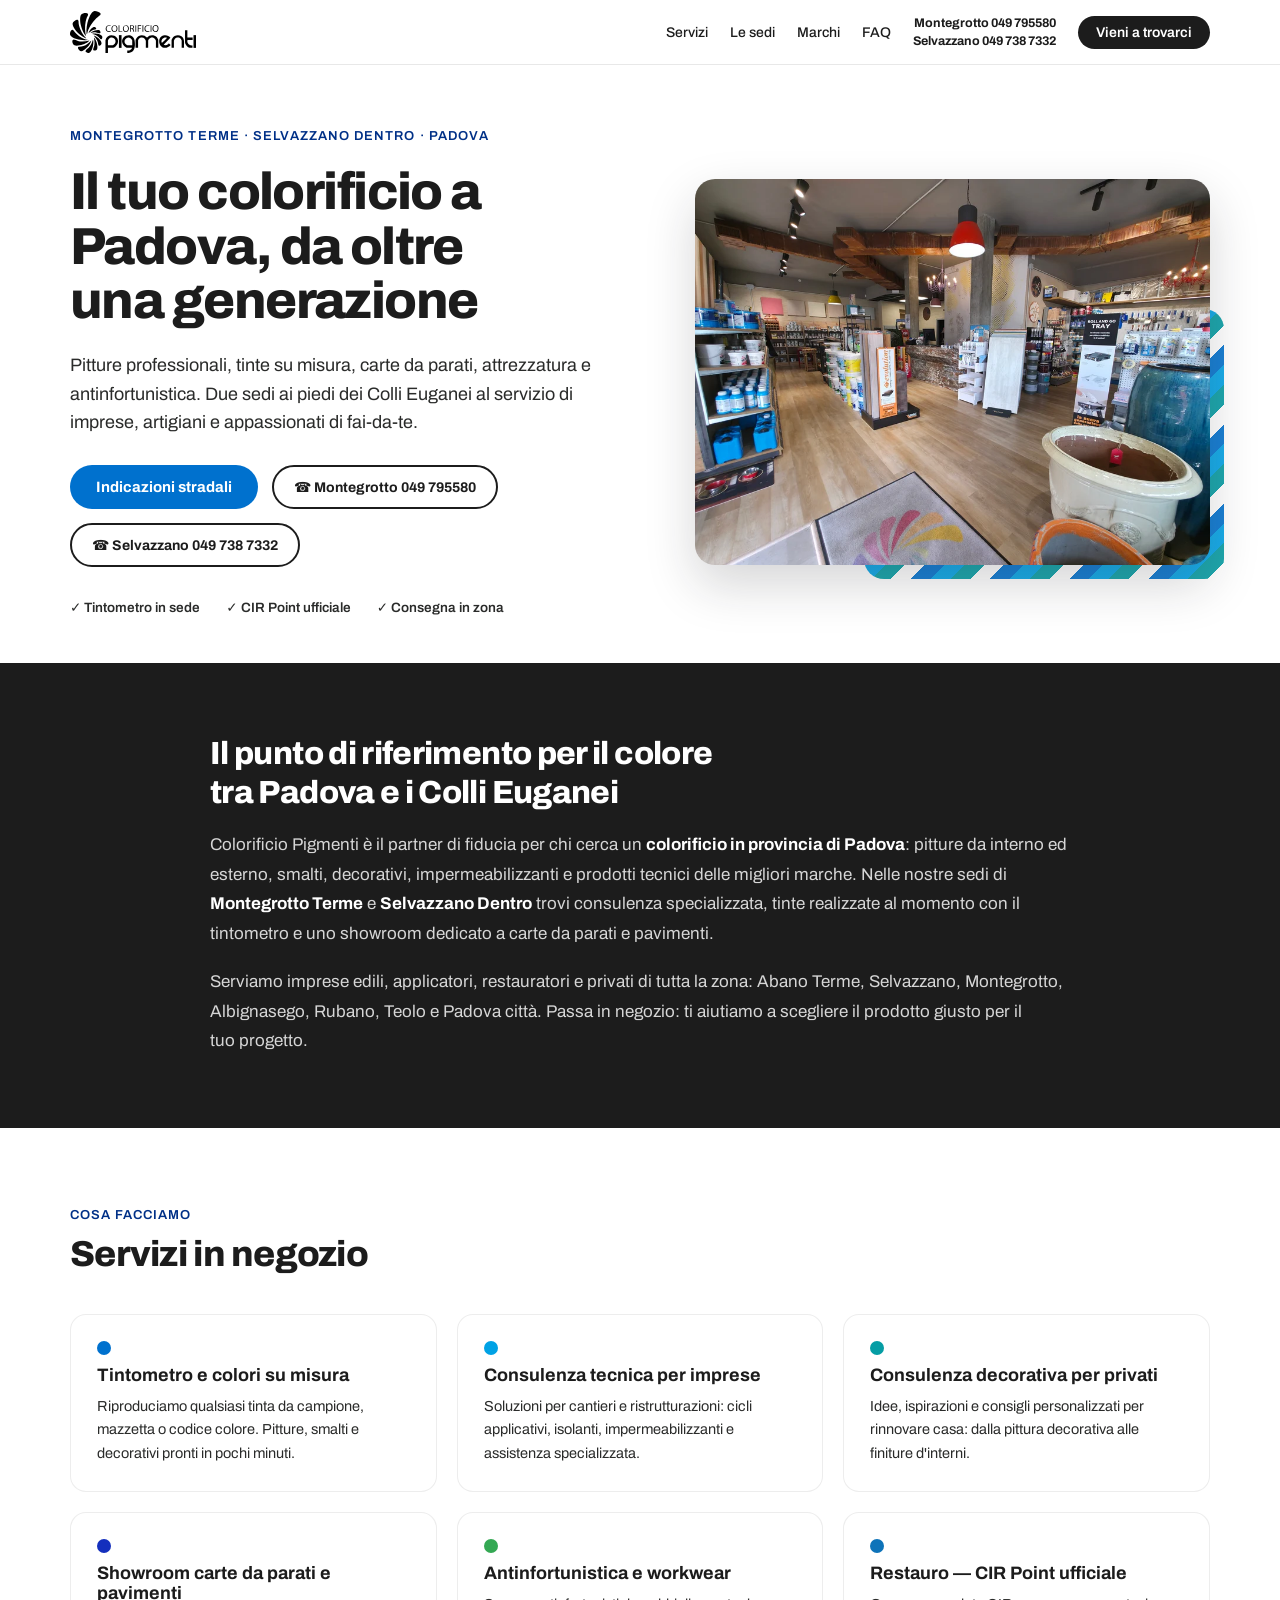
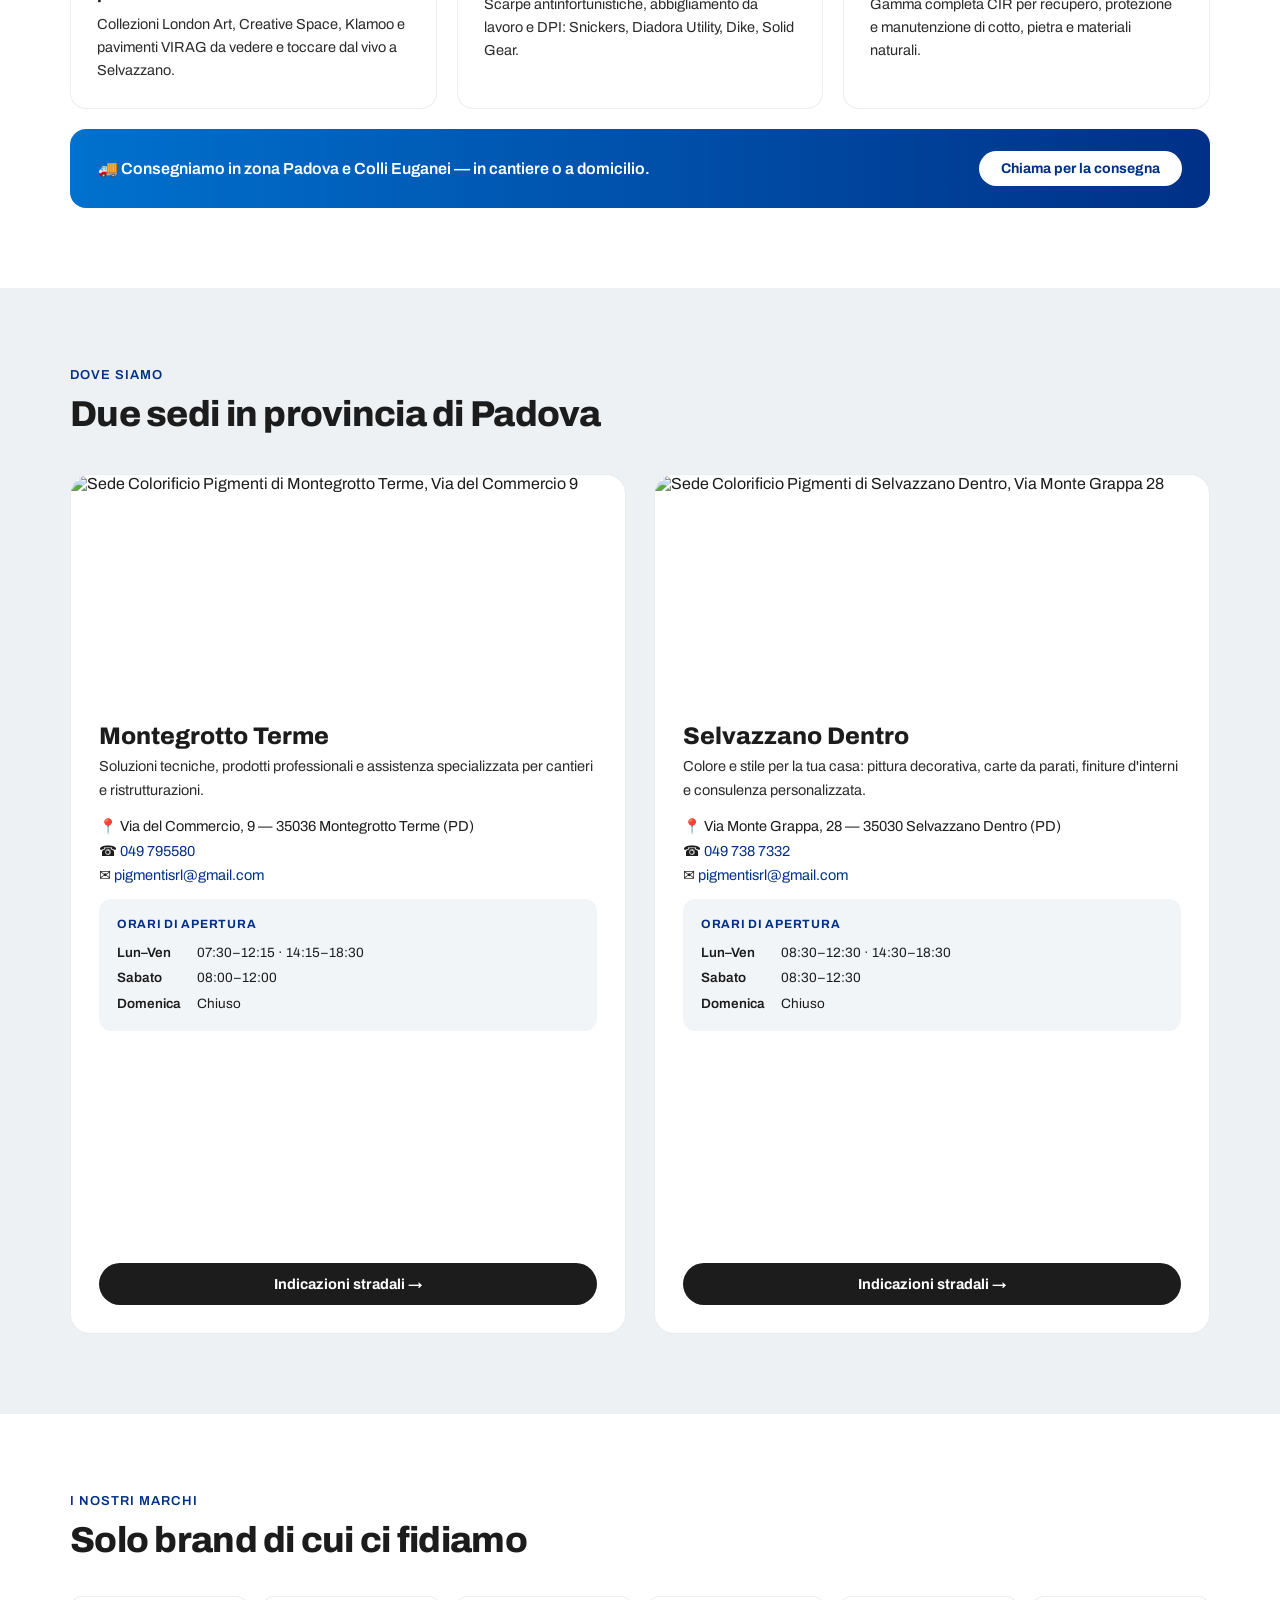
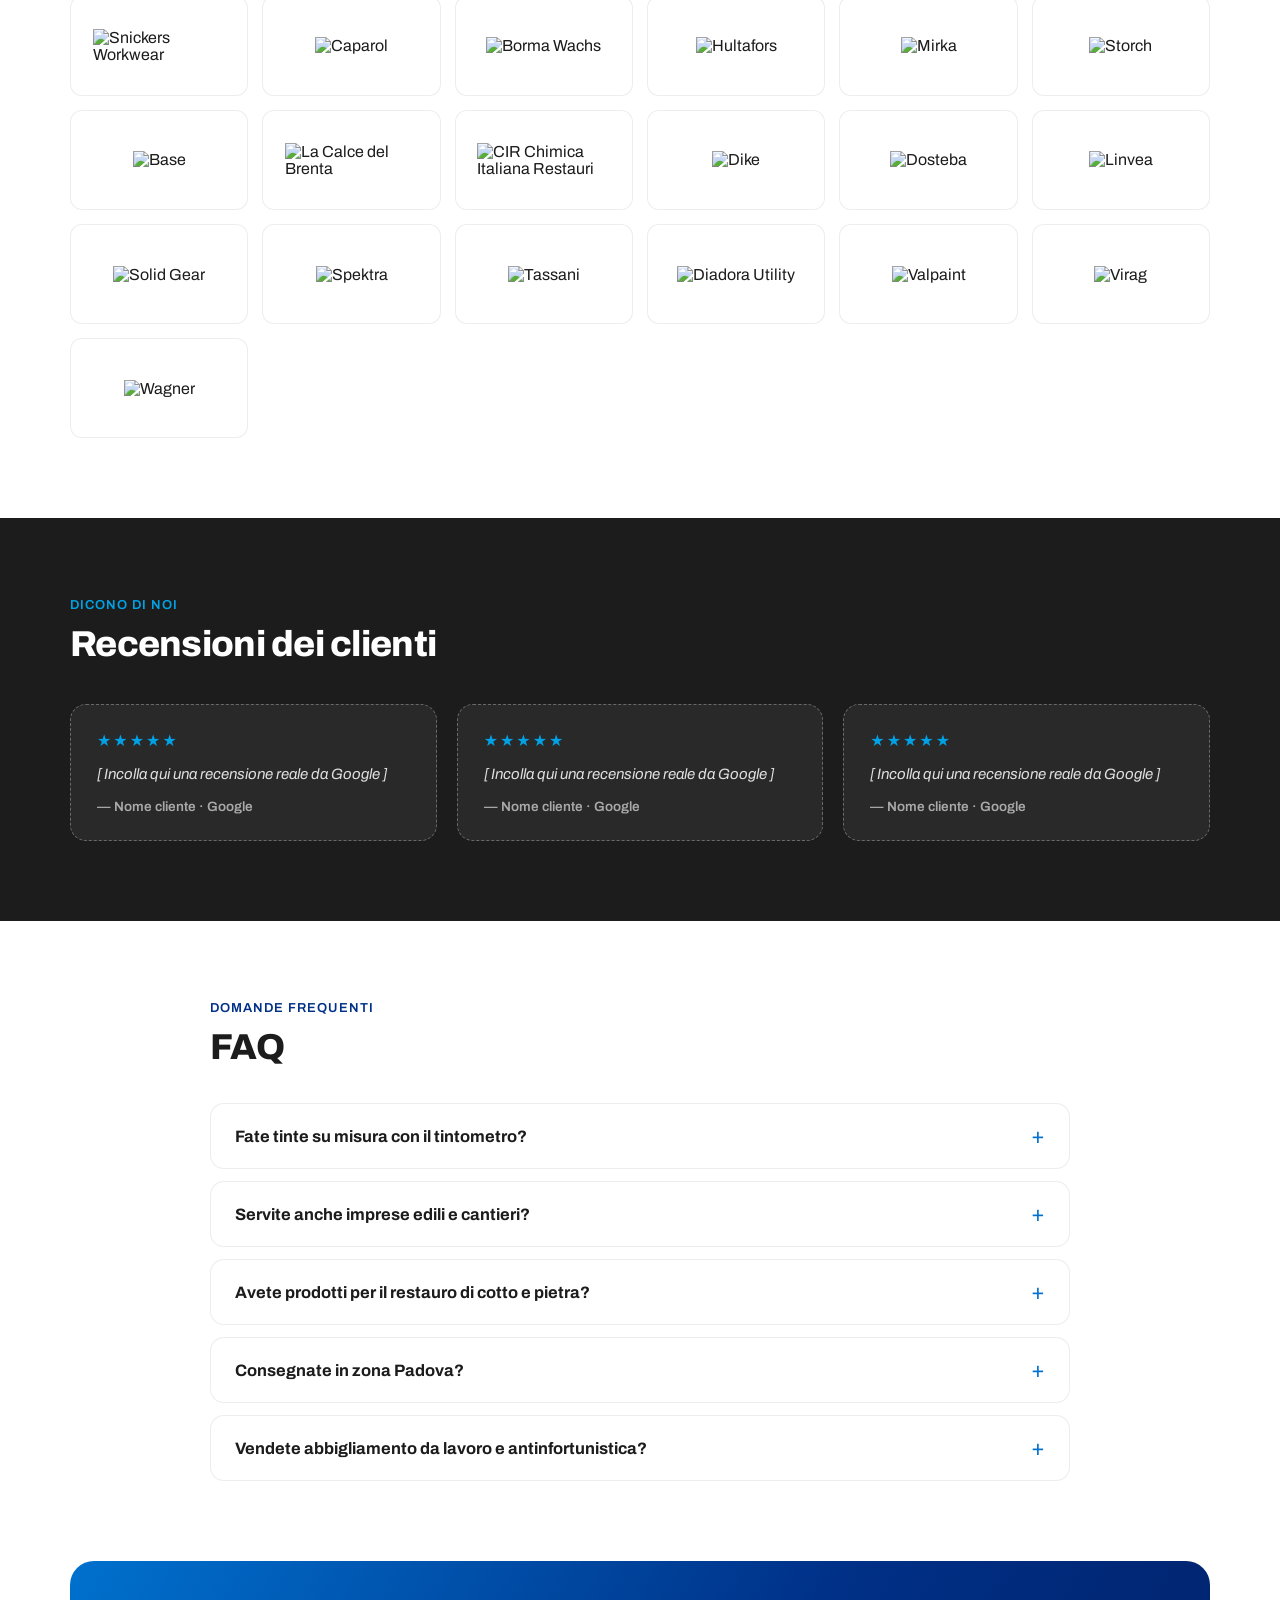
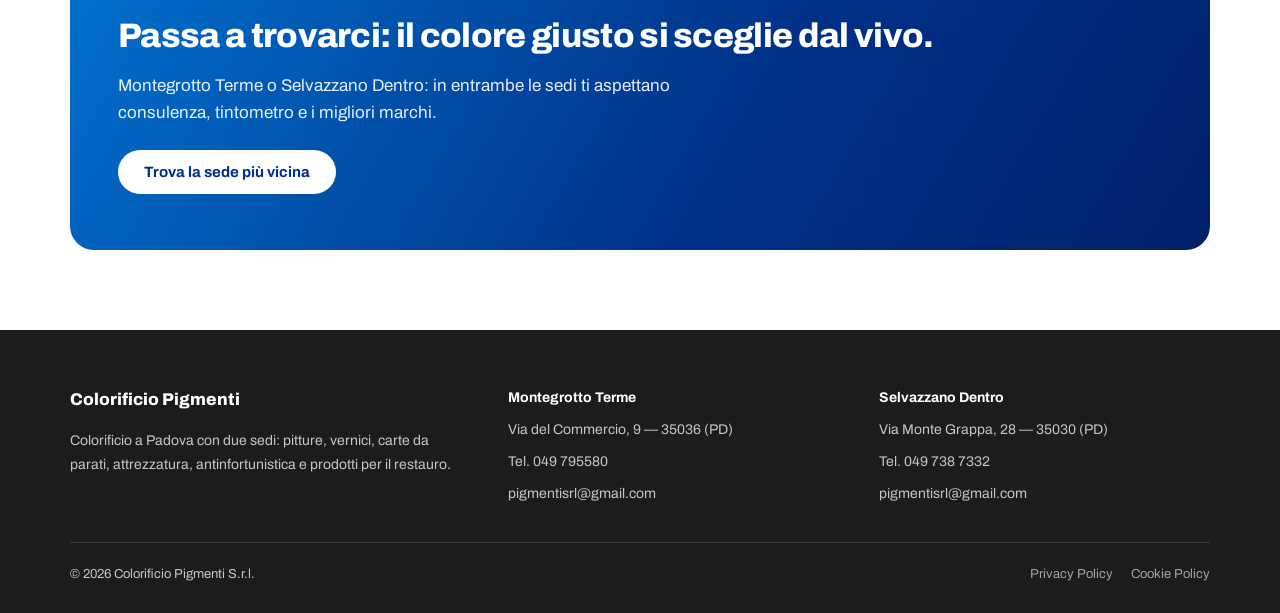
==== index.html @ ff4ece7c "Landing SEO Colorificio Pigmenti: pagina statica compilata dal design Implementazione statica del de" ====
<!DOCTYPE html>
<html lang="it">
<head>
<meta charset="utf-8">
<meta name="viewport" content="width=device-width, initial-scale=1">
<title>Colorificio a Padova | Colorificio Pigmenti — Montegrotto Terme e Selvazzano Dentro</title>
<meta name="description" content="Colorificio Pigmenti: colorificio a Padova con due sedi a Montegrotto Terme e Selvazzano Dentro. Tintometro, pitture professionali, carte da parati, antinfortunistica, prodotti per restauro CIR. Vieni a trovarci.">
<link rel="icon" href="assets/logo-pigmenti.svg" type="image/svg+xml">
<link rel="preconnect" href="https://fonts.googleapis.com">
<link rel="preconnect" href="https://fonts.gstatic.com" crossorigin>
<link href="https://fonts.googleapis.com/css2?family=Archivo:wght@400;500;600;700;800&display=swap" rel="stylesheet">
<style>
html{scroll-behavior:smooth}
body{margin:0;font-family:'Archivo',system-ui,sans-serif;color:#1C1C1C;background:#ffffff;-webkit-font-smoothing:antialiased}
a{color:#003087;text-decoration:none}
a:hover{color:#012169;text-decoration:underline}
img{max-width:100%}
details summary::-webkit-details-marker{display:none}
details[open] .faq-chev{transform:rotate(45deg)}

/* Layout */
.wrap{max-width:1140px;margin:0 auto;padding:0 24px}
section[id]{scroll-margin-top:80px}

/* Kickers & headings */
.kicker{font-size:13px;font-weight:600;letter-spacing:.08em;text-transform:uppercase;color:#003087}
.section-head{display:flex;flex-direction:column;gap:12px;margin-bottom:40px}
.section-head h2{margin:0;font-size:36px;font-weight:800;letter-spacing:-.02em}

/* Buttons */
.btn{display:inline-block;border-radius:999px;font-weight:700;text-decoration:none}
.btn:hover{text-decoration:none}
.btn-dark{background:#1C1C1C;color:#fff;padding:9px 18px;font-weight:600}
.btn-dark:hover{background:#0071CE;color:#fff}
.btn-primary{background:#0071CE;color:#fff;padding:14px 26px;font-size:15px}
.btn-primary:hover{background:#003087;color:#fff}
.btn-outline{border:2px solid #1C1C1C;color:#1C1C1C;padding:12px 20px;font-size:14px}
.btn-outline:hover{background:#1C1C1C;color:#fff}
.btn-white-sm{background:#fff;color:#003087;padding:10px 22px;font-size:14px;white-space:nowrap}
.btn-white-sm:hover{background:#1C1C1C;color:#fff}
.btn-white-lg{background:#fff;color:#003087;padding:14px 26px;font-size:15px}
.btn-white-lg:hover{background:#1C1C1C;color:#fff}
.btn-directions{display:block;background:#1C1C1C;color:#fff;padding:13px;font-size:14.5px;text-align:center;margin-top:auto}
.btn-directions:hover{background:#0071CE;color:#fff}

/* Header */
.site-header{position:sticky;top:0;z-index:50;background:rgba(255,255,255,.94);backdrop-filter:blur(8px);border-bottom:1px solid rgba(29,29,31,.1)}
.header-inner{max-width:1140px;margin:0 auto;padding:0 24px;height:64px;display:flex;align-items:center;justify-content:space-between;gap:24px}
.brand{display:flex;align-items:center;gap:10px;color:#1C1C1C;text-decoration:none}
.brand img{height:42px;display:block}
.main-nav{display:flex;gap:22px;align-items:center;font-size:14px;font-weight:500}
.main-nav > a:not(.btn){color:#1C1C1C}
.nav-phones{display:flex;flex-direction:column;gap:2px;font-size:12.5px;font-weight:700;line-height:1.3;text-align:right}
.nav-phones a{color:#1C1C1C}

/* Hero */
.hero{max-width:1140px;margin:0 auto;padding:64px 24px 48px;display:grid;grid-template-columns:1.05fr .95fr;gap:56px;align-items:center}
.hero-copy{display:flex;flex-direction:column;gap:22px}
.hero-copy h1{margin:0;font-size:52px;line-height:1.05;font-weight:800;letter-spacing:-.03em;text-wrap:balance}
.hero-copy .lead{margin:0;font-size:18px;line-height:1.6;color:#2A2B2A;text-wrap:pretty}
.hero-ctas{display:flex;gap:14px;flex-wrap:wrap;margin-top:6px}
.hero-checks{display:flex;gap:26px;flex-wrap:wrap;margin-top:10px;font-size:13.5px;font-weight:600;color:#2A2B2A}
.hero-media{position:relative}
.hero-media::before{content:"";position:absolute;inset:auto -14px -14px auto;width:70%;height:70%;border-radius:20px;background:repeating-linear-gradient(135deg,#0071CE 0 14px,#00A2E5 14px 28px,#059DA4 28px 42px,#ffffff 42px 56px);opacity:.9;z-index:0}
.hero-media img{position:relative;z-index:1;width:100%;height:auto;border-radius:20px;display:block;box-shadow:0 20px 50px rgba(29,29,31,.18);object-fit:cover;aspect-ratio:4/3}

/* Descrizione */
.intro{background:#1C1C1C;color:#ffffff;padding:72px 24px}
.intro-inner{max-width:860px;margin:0 auto;display:flex;flex-direction:column;gap:18px}
.intro h2{margin:0;font-size:32px;font-weight:800;letter-spacing:-.02em;line-height:1.2;text-wrap:balance}
.intro p{margin:0;font-size:17px;line-height:1.75;color:rgba(255,255,255,.82);text-wrap:pretty}
.intro strong{color:#fff}

/* Servizi */
.services{max-width:1140px;margin:0 auto;padding:80px 24px}
.services-grid{display:grid;grid-template-columns:repeat(3,1fr);gap:20px}
.service-card{background:#fff;border:1px solid rgba(29,29,31,.08);border-radius:16px;padding:26px;display:flex;flex-direction:column;gap:10px}
.service-card .dot{width:14px;height:14px;border-radius:50%;display:block}
.service-card h3{margin:0;font-size:18px;font-weight:700}
.service-card p{margin:0;font-size:14.5px;line-height:1.6;color:#2A2B2A}
.delivery-banner{margin-top:20px;background:linear-gradient(90deg,#0071CE,#003087);border-radius:16px;padding:22px 28px;display:flex;align-items:center;justify-content:space-between;gap:20px;flex-wrap:wrap}
.delivery-banner p{margin:0;color:#fff;font-size:16px;font-weight:600}

/* Sedi */
.locations{background:#eef1f4;padding:80px 24px}
.locations-inner{max-width:1140px;margin:0 auto}
.locations-grid{display:grid;grid-template-columns:1fr 1fr;gap:28px}
.location-card{background:#fff;border-radius:20px;overflow:hidden;border:1px solid rgba(29,29,31,.08);display:flex;flex-direction:column}
.location-card > img{width:100%;height:220px;object-fit:cover;display:block}
.location-body{padding:28px;display:flex;flex-direction:column;gap:16px;flex:1}
.location-title{display:flex;flex-direction:column;gap:6px}
.location-title h3{margin:0;font-size:24px;font-weight:800}
.location-title p{margin:0;font-size:14.5px;line-height:1.6;color:#2A2B2A}
.location-contacts{display:flex;flex-direction:column;gap:8px;font-size:14.5px}
.location-hours{background:#f2f5f8;border-radius:12px;padding:16px 18px;display:grid;grid-template-columns:auto 1fr;gap:4px 16px;font-size:13.5px;line-height:1.6}
.location-hours .hours-title{grid-column:1/-1;font-size:12px;letter-spacing:.06em;text-transform:uppercase;color:#003087;margin-bottom:4px}
.location-hours .day{font-weight:600}
.location-card iframe{width:100%;height:200px;border:0;border-radius:12px}

/* Marchi */
.brands{max-width:1140px;margin:0 auto;padding:80px 24px}
.brands .section-head{margin-bottom:36px}
.brands-grid{display:grid;grid-template-columns:repeat(6,1fr);gap:14px}
.brand-tile{background:#fff;border:1px solid rgba(29,29,31,.08);border-radius:12px;aspect-ratio:2/1;display:flex;align-items:center;justify-content:center;padding:10px}
.brand-tile img{max-width:85%;max-height:70%;object-fit:contain;display:block}

/* Recensioni */
.reviews{background:#1C1C1C;padding:80px 24px}
.reviews-inner{max-width:1140px;margin:0 auto}
.reviews .kicker{color:#00A2E5}
.reviews h2{color:#ffffff}
.reviews-grid{display:grid;grid-template-columns:repeat(3,1fr);gap:20px}
.review-card{background:rgba(255,255,255,.06);border:1px dashed rgba(255,255,255,.3);border-radius:16px;padding:26px;display:flex;flex-direction:column;gap:12px}
.review-card .stars{color:#00A2E5;font-size:16px;letter-spacing:2px}
.review-card blockquote{margin:0;font-size:15px;line-height:1.65;color:rgba(255,255,255,.85);font-style:italic}
.review-card .who{font-size:13.5px;font-weight:600;color:rgba(255,255,255,.6)}

/* FAQ */
.faq{max-width:860px;margin:0 auto;padding:80px 24px}
.faq .section-head{margin-bottom:36px}
.faq-list{display:flex;flex-direction:column;gap:12px}
.faq-list details{background:#fff;border:1px solid rgba(29,29,31,.08);border-radius:14px;padding:20px 24px}
.faq-list summary{cursor:pointer;font-size:16.5px;font-weight:700;display:flex;justify-content:space-between;align-items:center;gap:16px;list-style:none}
.faq-chev{color:#0071CE;font-size:22px;font-weight:400;transition:transform .2s}
.faq-list details p{margin:14px 0 0;font-size:15px;line-height:1.7;color:#2A2B2A}

/* CTA finale */
.final-cta{max-width:1140px;margin:0 auto;padding:0 24px 80px}
.final-cta-box{background:linear-gradient(120deg,#0071CE,#003087 60%,#012169);border-radius:24px;padding:56px 48px;display:flex;flex-direction:column;gap:18px;align-items:flex-start}
.final-cta-box h2{margin:0;font-size:34px;font-weight:800;letter-spacing:-.02em;color:#fff;text-wrap:balance}
.final-cta-box p{margin:0;font-size:17px;line-height:1.6;color:rgba(255,255,255,.9);max-width:640px}
.final-cta-box .cta-row{display:flex;gap:14px;flex-wrap:wrap;margin-top:6px}

/* Footer */
.site-footer{background:#1C1C1C;color:rgba(255,255,255,.75);padding:56px 24px 32px}
.footer-grid{max-width:1140px;margin:0 auto;display:grid;grid-template-columns:1.2fr 1fr 1fr;gap:40px}
.footer-col{display:flex;flex-direction:column;gap:8px;font-size:14px;line-height:1.7}
.footer-col.about{gap:14px}
.footer-col .footer-brand{font-weight:800;font-size:17px;color:#ffffff}
.footer-col strong{color:#ffffff;font-size:14px}
.footer-col p{margin:0;font-size:14px;line-height:1.7}
.footer-col a{color:rgba(255,255,255,.75)}
.footer-col a:hover{color:#ffffff}
.footer-bottom{max-width:1140px;margin:36px auto 0;padding-top:24px;border-top:1px solid rgba(255,255,255,.15);display:flex;justify-content:space-between;gap:16px;flex-wrap:wrap;font-size:13px}
.footer-bottom .policies{display:flex;gap:18px}
.footer-bottom .policies a{color:rgba(255,255,255,.6)}
.footer-bottom .policies a:hover{color:#ffffff}

/* Responsive */
@media (max-width:1000px){
  .hero{grid-template-columns:1fr;gap:40px;padding-top:48px}
  .hero-copy h1{font-size:44px}
  .services-grid{grid-template-columns:repeat(2,1fr)}
  .brands-grid{grid-template-columns:repeat(4,1fr)}
  .reviews-grid{grid-template-columns:repeat(2,1fr)}
}
@media (max-width:920px){
  .main-nav > a:not(.btn),.nav-phones{display:none}
}
@media (max-width:768px){
  .section-head h2{font-size:28px}
  .hero-copy h1{font-size:36px}
  .hero-copy .lead{font-size:16.5px}
  .intro{padding:56px 24px}
  .intro h2{font-size:26px}
  .services,.brands,.faq{padding:56px 24px}
  .locations,.reviews{padding:56px 24px}
  .locations-grid{grid-template-columns:1fr}
  .reviews-grid{grid-template-columns:1fr}
  .final-cta{padding-bottom:56px}
  .final-cta-box{padding:40px 28px}
  .final-cta-box h2{font-size:27px}
  .footer-grid{grid-template-columns:1fr;gap:28px}
}
@media (max-width:520px){
  .brands-grid{grid-template-columns:repeat(2,1fr)}
  .services-grid{grid-template-columns:1fr}
  .brand img{height:36px}
}
</style>
<script type="application/ld+json">
{"@context":"https://schema.org","@graph":[
{"@type":"HomeAndConstructionBusiness","@id":"#montegrotto","name":"Colorificio Pigmenti — Montegrotto Terme","description":"Colorificio a Montegrotto Terme (Padova): pitture professionali, tintometro, prodotti per restauro, antinfortunistica e attrezzatura per imprese e privati.","telephone":"+39049795580","email":"pigmentisrl@gmail.com","address":{"@type":"PostalAddress","streetAddress":"Via del Commercio, 9","addressLocality":"Montegrotto Terme","postalCode":"35036","addressRegion":"PD","addressCountry":"IT"},"openingHoursSpecification":[{"@type":"OpeningHoursSpecification","dayOfWeek":["Monday","Tuesday","Wednesday","Thursday","Friday"],"opens":"07:30","closes":"12:15"},{"@type":"OpeningHoursSpecification","dayOfWeek":["Monday","Tuesday","Wednesday","Thursday","Friday"],"opens":"14:15","closes":"18:30"},{"@type":"OpeningHoursSpecification","dayOfWeek":"Saturday","opens":"08:00","closes":"12:00"}],"priceRange":"€€"},
{"@type":"HomeAndConstructionBusiness","@id":"#selvazzano","name":"Colorificio Pigmenti — Selvazzano Dentro","description":"Colorificio a Selvazzano Dentro (Padova): pittura decorativa, carte da parati, finiture d'interni, tintometro e consulenza personalizzata.","telephone":"+390497387332","email":"pigmentisrl@gmail.com","address":{"@type":"PostalAddress","streetAddress":"Via Monte Grappa, 28","addressLocality":"Selvazzano Dentro","postalCode":"35030","addressRegion":"PD","addressCountry":"IT"},"openingHoursSpecification":[{"@type":"OpeningHoursSpecification","dayOfWeek":["Monday","Tuesday","Wednesday","Thursday","Friday"],"opens":"08:30","closes":"12:30"},{"@type":"OpeningHoursSpecification","dayOfWeek":["Monday","Tuesday","Wednesday","Thursday","Friday"],"opens":"14:30","closes":"18:30"},{"@type":"OpeningHoursSpecification","dayOfWeek":"Saturday","opens":"08:30","closes":"12:30"}],"priceRange":"€€"},
{"@type":"FAQPage","mainEntity":[
{"@type":"Question","name":"Fate tinte su misura con il tintometro?","acceptedAnswer":{"@type":"Answer","text":"Sì, in entrambe le sedi disponiamo di tintometro professionale: riproduciamo qualsiasi tinta da campione, mazzetta o codice colore per pitture da interno, esterno e smalti."}},
{"@type":"Question","name":"Servite anche imprese edili e cantieri?","acceptedAnswer":{"@type":"Answer","text":"Sì, la sede di Montegrotto Terme è specializzata in soluzioni tecniche per cantieri e ristrutturazioni: prodotti professionali, assistenza specializzata e forniture continuative per imprese e applicatori."}},
{"@type":"Question","name":"Avete prodotti per il restauro di cotto e pietra?","acceptedAnswer":{"@type":"Answer","text":"Siamo CIR Point ufficiale: trovi la gamma completa di prodotti CIR Chimica Italiana Restauri per il recupero, la protezione e la manutenzione di cotto, pietra e materiali naturali."}},
{"@type":"Question","name":"Consegnate in zona Padova?","acceptedAnswer":{"@type":"Answer","text":"Sì, effettuiamo consegne in zona Padova e Colli Euganei. Contattaci per concordare tempi e modalità di consegna in cantiere o a domicilio."}},
{"@type":"Question","name":"Vendete abbigliamento da lavoro e antinfortunistica?","acceptedAnswer":{"@type":"Answer","text":"Sì, trattiamo workwear e DPI dei migliori marchi: Snickers Workwear, Diadora Utility, Dike, Solid Gear. Scarpe antinfortunistiche, guanti, caschi, protezioni e alta visibilità."}}
]}]}
</script>
</head>
<body>

<header class="site-header">
  <div class="header-inner">
    <a href="#top" class="brand">
      <img src="assets/logo-pigmenti.svg" alt="Colorificio Pigmenti">
    </a>
    <nav class="main-nav" aria-label="Navigazione principale">
      <a href="#servizi">Servizi</a>
      <a href="#sedi">Le sedi</a>
      <a href="#marchi">Marchi</a>
      <a href="#faq">FAQ</a>
      <div class="nav-phones">
        <a href="tel:+39049795580">Montegrotto 049 795580</a>
        <a href="tel:+390497387332">Selvazzano 049 738 7332</a>
      </div>
      <a href="#sedi" class="btn btn-dark">Vieni a trovarci</a>
    </nav>
  </div>
</header>

<main>

<section id="top" class="hero">
  <div class="hero-copy">
    <span class="kicker">Montegrotto Terme · Selvazzano Dentro · Padova</span>
    <h1>Il tuo colorificio a Padova, da oltre una generazione</h1>
    <p class="lead">Pitture professionali, tinte su misura, carte da parati, attrezzatura e antinfortunistica. Due sedi ai piedi dei Colli Euganei al servizio di imprese, artigiani e appassionati di fai-da-te.</p>
    <div class="hero-ctas">
      <a href="#sedi" class="btn btn-primary">Indicazioni stradali</a>
      <a href="tel:+39049795580" class="btn btn-outline">☎ Montegrotto 049 795580</a>
      <a href="tel:+390497387332" class="btn btn-outline">☎ Selvazzano 049 738 7332</a>
    </div>
    <div class="hero-checks">
      <span>✓ Tintometro in sede</span>
      <span>✓ CIR Point ufficiale</span>
      <span>✓ Consegna in zona</span>
    </div>
  </div>
  <div class="hero-media">
    <img src="uploads/photos-1785479527365.webp" width="875" height="656" alt="Interno del negozio Colorificio Pigmenti a Padova: pitture, pavimenti e attrezzatura">
  </div>
</section>

<section class="intro">
  <div class="intro-inner">
    <h2>Il punto di riferimento per il colore tra Padova e i Colli Euganei</h2>
    <p>Colorificio Pigmenti è il partner di fiducia per chi cerca un <strong>colorificio in provincia di Padova</strong>: pitture da interno ed esterno, smalti, decorativi, impermeabilizzanti e prodotti tecnici delle migliori marche. Nelle nostre sedi di <strong>Montegrotto Terme</strong> e <strong>Selvazzano Dentro</strong> trovi consulenza specializzata, tinte realizzate al momento con il tintometro e uno showroom dedicato a carte da parati e pavimenti.</p>
    <p>Serviamo imprese edili, applicatori, restauratori e privati di tutta la zona: Abano Terme, Selvazzano, Montegrotto, Albignasego, Rubano, Teolo e Padova città. Passa in negozio: ti aiutiamo a scegliere il prodotto giusto per il tuo progetto.</p>
  </div>
</section>

<section id="servizi" class="services">
  <div class="section-head">
    <span class="kicker">Cosa facciamo</span>
    <h2>Servizi in negozio</h2>
  </div>
  <div class="services-grid">
    <div class="service-card">
      <span class="dot" style="background:#0071CE"></span>
      <h3>Tintometro e colori su misura</h3>
      <p>Riproduciamo qualsiasi tinta da campione, mazzetta o codice colore. Pitture, smalti e decorativi pronti in pochi minuti.</p>
    </div>
    <div class="service-card">
      <span class="dot" style="background:#00A2E5"></span>
      <h3>Consulenza tecnica per imprese</h3>
      <p>Soluzioni per cantieri e ristrutturazioni: cicli applicativi, isolanti, impermeabilizzanti e assistenza specializzata.</p>
    </div>
    <div class="service-card">
      <span class="dot" style="background:#059DA4"></span>
      <h3>Consulenza decorativa per privati</h3>
      <p>Idee, ispirazioni e consigli personalizzati per rinnovare casa: dalla pittura decorativa alle finiture d'interni.</p>
    </div>
    <div class="service-card">
      <span class="dot" style="background:#142FBD"></span>
      <h3>Showroom carte da parati e pavimenti</h3>
      <p>Collezioni London Art, Creative Space, Klamoo e pavimenti VIRAG da vedere e toccare dal vivo a Selvazzano.</p>
    </div>
    <div class="service-card">
      <span class="dot" style="background:#34A853"></span>
      <h3>Antinfortunistica e workwear</h3>
      <p>Scarpe antinfortunistiche, abbigliamento da lavoro e DPI: Snickers, Diadora Utility, Dike, Solid Gear.</p>
    </div>
    <div class="service-card">
      <span class="dot" style="background:#0E73B9"></span>
      <h3>Restauro — CIR Point ufficiale</h3>
      <p>Gamma completa CIR per recupero, protezione e manutenzione di cotto, pietra e materiali naturali.</p>
    </div>
  </div>
  <div class="delivery-banner">
    <p>🚚 Consegniamo in zona Padova e Colli Euganei — in cantiere o a domicilio.</p>
    <a href="tel:+390497387332" class="btn btn-white-sm">Chiama per la consegna</a>
  </div>
</section>

<section id="sedi" class="locations">
  <div class="locations-inner">
    <div class="section-head">
      <span class="kicker">Dove siamo</span>
      <h2>Due sedi in provincia di Padova</h2>
    </div>
    <div class="locations-grid">

      <article class="location-card">
        <img src="https://colorificiopigmenti.com/cdn/shop/files/sede-colorificio-pigmenti.jpg?v=1732786103&amp;width=700" alt="Sede Colorificio Pigmenti di Montegrotto Terme, Via del Commercio 9" loading="lazy">
        <div class="location-body">
          <div class="location-title">
            <h3>Montegrotto Terme</h3>
            <p>Soluzioni tecniche, prodotti professionali e assistenza specializzata per cantieri e ristrutturazioni.</p>
          </div>
          <div class="location-contacts">
            <span><strong>📍</strong> Via del Commercio, 9 — 35036 Montegrotto Terme (PD)</span>
            <span><strong>☎</strong> <a href="tel:+39049795580">049 795580</a></span>
            <span><strong>✉</strong> <a href="mailto:pigmentisrl@gmail.com">pigmentisrl@gmail.com</a></span>
          </div>
          <div class="location-hours">
            <strong class="hours-title">Orari di apertura</strong>
            <span class="day">Lun–Ven</span><span>07:30–12:15 · 14:15–18:30</span>
            <span class="day">Sabato</span><span>08:00–12:00</span>
            <span class="day">Domenica</span><span>Chiuso</span>
          </div>
          <iframe title="Mappa sede Montegrotto Terme" src="https://www.google.com/maps?q=Colorificio+Pigmenti+Via+del+Commercio+9+Montegrotto+Terme&amp;output=embed" loading="lazy"></iframe>
          <a href="https://www.google.com/maps/dir/?api=1&amp;destination=Colorificio+Pigmenti+Via+del+Commercio+9+35036+Montegrotto+Terme+PD" target="_blank" rel="noopener" class="btn btn-directions">Indicazioni stradali →</a>
        </div>
      </article>

      <article class="location-card">
        <img src="https://colorificiopigmenti.com/cdn/shop/files/20250612_084334.jpg?v=1749722444&amp;width=700" alt="Sede Colorificio Pigmenti di Selvazzano Dentro, Via Monte Grappa 28" loading="lazy">
        <div class="location-body">
          <div class="location-title">
            <h3>Selvazzano Dentro</h3>
            <p>Colore e stile per la tua casa: pittura decorativa, carte da parati, finiture d'interni e consulenza personalizzata.</p>
          </div>
          <div class="location-contacts">
            <span><strong>📍</strong> Via Monte Grappa, 28 — 35030 Selvazzano Dentro (PD)</span>
            <span><strong>☎</strong> <a href="tel:+390497387332">049 738 7332</a></span>
            <span><strong>✉</strong> <a href="mailto:pigmentisrl@gmail.com">pigmentisrl@gmail.com</a></span>
          </div>
          <div class="location-hours">
            <strong class="hours-title">Orari di apertura</strong>
            <span class="day">Lun–Ven</span><span>08:30–12:30 · 14:30–18:30</span>
            <span class="day">Sabato</span><span>08:30–12:30</span>
            <span class="day">Domenica</span><span>Chiuso</span>
          </div>
          <iframe title="Mappa sede Selvazzano Dentro" src="https://www.google.com/maps?q=Colorificio+Pigmenti+Via+Monte+Grappa+28+Selvazzano+Dentro&amp;output=embed" loading="lazy"></iframe>
          <a href="https://www.google.com/maps/dir/?api=1&amp;destination=Colorificio+Pigmenti+Via+Monte+Grappa+28+35030+Selvazzano+Dentro+PD" target="_blank" rel="noopener" class="btn btn-directions">Indicazioni stradali →</a>
        </div>
      </article>

    </div>
  </div>
</section>

<section id="marchi" class="brands">
  <div class="section-head">
    <span class="kicker">I nostri marchi</span>
    <h2>Solo brand di cui ci fidiamo</h2>
  </div>
  <div class="brands-grid">
    <div class="brand-tile"><img src="https://colorificiopigmenti.com/cdn/shop/files/snickers.jpg?v=1733483341&amp;width=240" alt="Snickers Workwear" loading="lazy"></div>
    <div class="brand-tile"><img src="https://colorificiopigmenti.com/cdn/shop/files/caparol.jpg?v=1733487153&amp;width=240" alt="Caparol" loading="lazy"></div>
    <div class="brand-tile"><img src="https://colorificiopigmenti.com/cdn/shop/files/borma-wachs.jpg?v=1733487273&amp;width=240" alt="Borma Wachs" loading="lazy"></div>
    <div class="brand-tile"><img src="https://colorificiopigmenti.com/cdn/shop/files/hultafors.jpg?v=1733487358&amp;width=240" alt="Hultafors" loading="lazy"></div>
    <div class="brand-tile"><img src="https://colorificiopigmenti.com/cdn/shop/files/mirka.jpg?v=1733487485&amp;width=240" alt="Mirka" loading="lazy"></div>
    <div class="brand-tile"><img src="https://colorificiopigmenti.com/cdn/shop/files/storch.jpg?v=1733487605&amp;width=240" alt="Storch" loading="lazy"></div>
    <div class="brand-tile"><img src="https://colorificiopigmenti.com/cdn/shop/files/base.jpg?v=1738313980&amp;width=240" alt="Base" loading="lazy"></div>
    <div class="brand-tile"><img src="https://colorificiopigmenti.com/cdn/shop/files/calce-brenta.jpg?v=1738314010&amp;width=240" alt="La Calce del Brenta" loading="lazy"></div>
    <div class="brand-tile"><img src="https://colorificiopigmenti.com/cdn/shop/files/cir.jpg?v=1738314024&amp;width=240" alt="CIR Chimica Italiana Restauri" loading="lazy"></div>
    <div class="brand-tile"><img src="https://colorificiopigmenti.com/cdn/shop/files/dike.jpg?v=1738314039&amp;width=240" alt="Dike" loading="lazy"></div>
    <div class="brand-tile"><img src="https://colorificiopigmenti.com/cdn/shop/files/dosteba.jpg?v=1738314051&amp;width=240" alt="Dosteba" loading="lazy"></div>
    <div class="brand-tile"><img src="https://colorificiopigmenti.com/cdn/shop/files/linvea.jpg?v=1738314068&amp;width=240" alt="Linvea" loading="lazy"></div>
    <div class="brand-tile"><img src="https://colorificiopigmenti.com/cdn/shop/files/solid-gear.jpg?v=1738314079&amp;width=240" alt="Solid Gear" loading="lazy"></div>
    <div class="brand-tile"><img src="https://colorificiopigmenti.com/cdn/shop/files/spektra.jpg?v=1738314094&amp;width=240" alt="Spektra" loading="lazy"></div>
    <div class="brand-tile"><img src="https://colorificiopigmenti.com/cdn/shop/files/tassani.jpg?v=1738314110&amp;width=240" alt="Tassani" loading="lazy"></div>
    <div class="brand-tile"><img src="https://colorificiopigmenti.com/cdn/shop/files/utility-diadora.jpg?v=1738314140&amp;width=240" alt="Diadora Utility" loading="lazy"></div>
    <div class="brand-tile"><img src="https://colorificiopigmenti.com/cdn/shop/files/valpaint.jpg?v=1738314152&amp;width=240" alt="Valpaint" loading="lazy"></div>
    <div class="brand-tile"><img src="https://colorificiopigmenti.com/cdn/shop/files/virag.jpg?v=1738314164&amp;width=240" alt="Virag" loading="lazy"></div>
    <div class="brand-tile"><img src="https://colorificiopigmenti.com/cdn/shop/files/wagner.jpg?v=1738314172&amp;width=240" alt="Wagner" loading="lazy"></div>
  </div>
</section>

<section id="recensioni" class="reviews">
  <div class="reviews-inner">
    <div class="section-head">
      <span class="kicker">Dicono di noi</span>
      <h2>Recensioni dei clienti</h2>
    </div>
    <div class="reviews-grid">
      <div class="review-card">
        <span class="stars" aria-hidden="true">★★★★★</span>
        <blockquote>[ Incolla qui una recensione reale da Google ]</blockquote>
        <span class="who">— Nome cliente · Google</span>
      </div>
      <div class="review-card">
        <span class="stars" aria-hidden="true">★★★★★</span>
        <blockquote>[ Incolla qui una recensione reale da Google ]</blockquote>
        <span class="who">— Nome cliente · Google</span>
      </div>
      <div class="review-card">
        <span class="stars" aria-hidden="true">★★★★★</span>
        <blockquote>[ Incolla qui una recensione reale da Google ]</blockquote>
        <span class="who">— Nome cliente · Google</span>
      </div>
    </div>
  </div>
</section>

<section id="faq" class="faq">
  <div class="section-head">
    <span class="kicker">Domande frequenti</span>
    <h2>FAQ</h2>
  </div>
  <div class="faq-list">
    <details>
      <summary>Fate tinte su misura con il tintometro?<span class="faq-chev">+</span></summary>
      <p>Sì, in entrambe le sedi disponiamo di tintometro professionale: riproduciamo qualsiasi tinta da campione, mazzetta o codice colore per pitture da interno, esterno e smalti.</p>
    </details>
    <details>
      <summary>Servite anche imprese edili e cantieri?<span class="faq-chev">+</span></summary>
      <p>Sì, la sede di Montegrotto Terme è specializzata in soluzioni tecniche per cantieri e ristrutturazioni: prodotti professionali, assistenza specializzata e forniture continuative per imprese e applicatori.</p>
    </details>
    <details>
      <summary>Avete prodotti per il restauro di cotto e pietra?<span class="faq-chev">+</span></summary>
      <p>Siamo CIR Point ufficiale: trovi la gamma completa di prodotti CIR Chimica Italiana Restauri per il recupero, la protezione e la manutenzione di cotto, pietra e materiali naturali.</p>
    </details>
    <details>
      <summary>Consegnate in zona Padova?<span class="faq-chev">+</span></summary>
      <p>Sì, effettuiamo consegne in zona Padova e Colli Euganei. Contattaci per concordare tempi e modalità di consegna in cantiere o a domicilio.</p>
    </details>
    <details>
      <summary>Vendete abbigliamento da lavoro e antinfortunistica?<span class="faq-chev">+</span></summary>
      <p>Sì, trattiamo workwear e DPI dei migliori marchi: Snickers Workwear, Diadora Utility, Dike, Solid Gear. Scarpe antinfortunistiche, guanti, caschi, protezioni e alta visibilità.</p>
    </details>
  </div>
</section>

<section class="final-cta">
  <div class="final-cta-box">
    <h2>Passa a trovarci: il colore giusto si sceglie dal vivo.</h2>
    <p>Montegrotto Terme o Selvazzano Dentro: in entrambe le sedi ti aspettano consulenza, tintometro e i migliori marchi.</p>
    <div class="cta-row">
      <a href="#sedi" class="btn btn-white-lg">Trova la sede più vicina</a>
    </div>
  </div>
</section>

</main>

<footer class="site-footer">
  <div class="footer-grid">
    <div class="footer-col about">
      <span class="footer-brand">Colorificio Pigmenti</span>
      <p>Colorificio a Padova con due sedi: pitture, vernici, carte da parati, attrezzatura, antinfortunistica e prodotti per il restauro.</p>
    </div>
    <div class="footer-col">
      <strong>Montegrotto Terme</strong>
      <span>Via del Commercio, 9 — 35036 (PD)</span>
      <a href="tel:+39049795580">Tel. 049 795580</a>
      <a href="mailto:pigmentisrl@gmail.com">pigmentisrl@gmail.com</a>
    </div>
    <div class="footer-col">
      <strong>Selvazzano Dentro</strong>
      <span>Via Monte Grappa, 28 — 35030 (PD)</span>
      <a href="tel:+390497387332">Tel. 049 738 7332</a>
      <a href="mailto:pigmentisrl@gmail.com">pigmentisrl@gmail.com</a>
    </div>
  </div>
  <div class="footer-bottom">
    <span>© 2026 Colorificio Pigmenti S.r.l.</span>
    <div class="policies">
      <a href="https://colorificiopigmenti.com/policies/privacy-policy" target="_blank" rel="noopener">Privacy Policy</a>
      <a href="https://colorificiopigmenti.com/policies/privacy-policy" target="_blank" rel="noopener">Cookie Policy</a>
    </div>
  </div>
</footer>

</body>
</html>
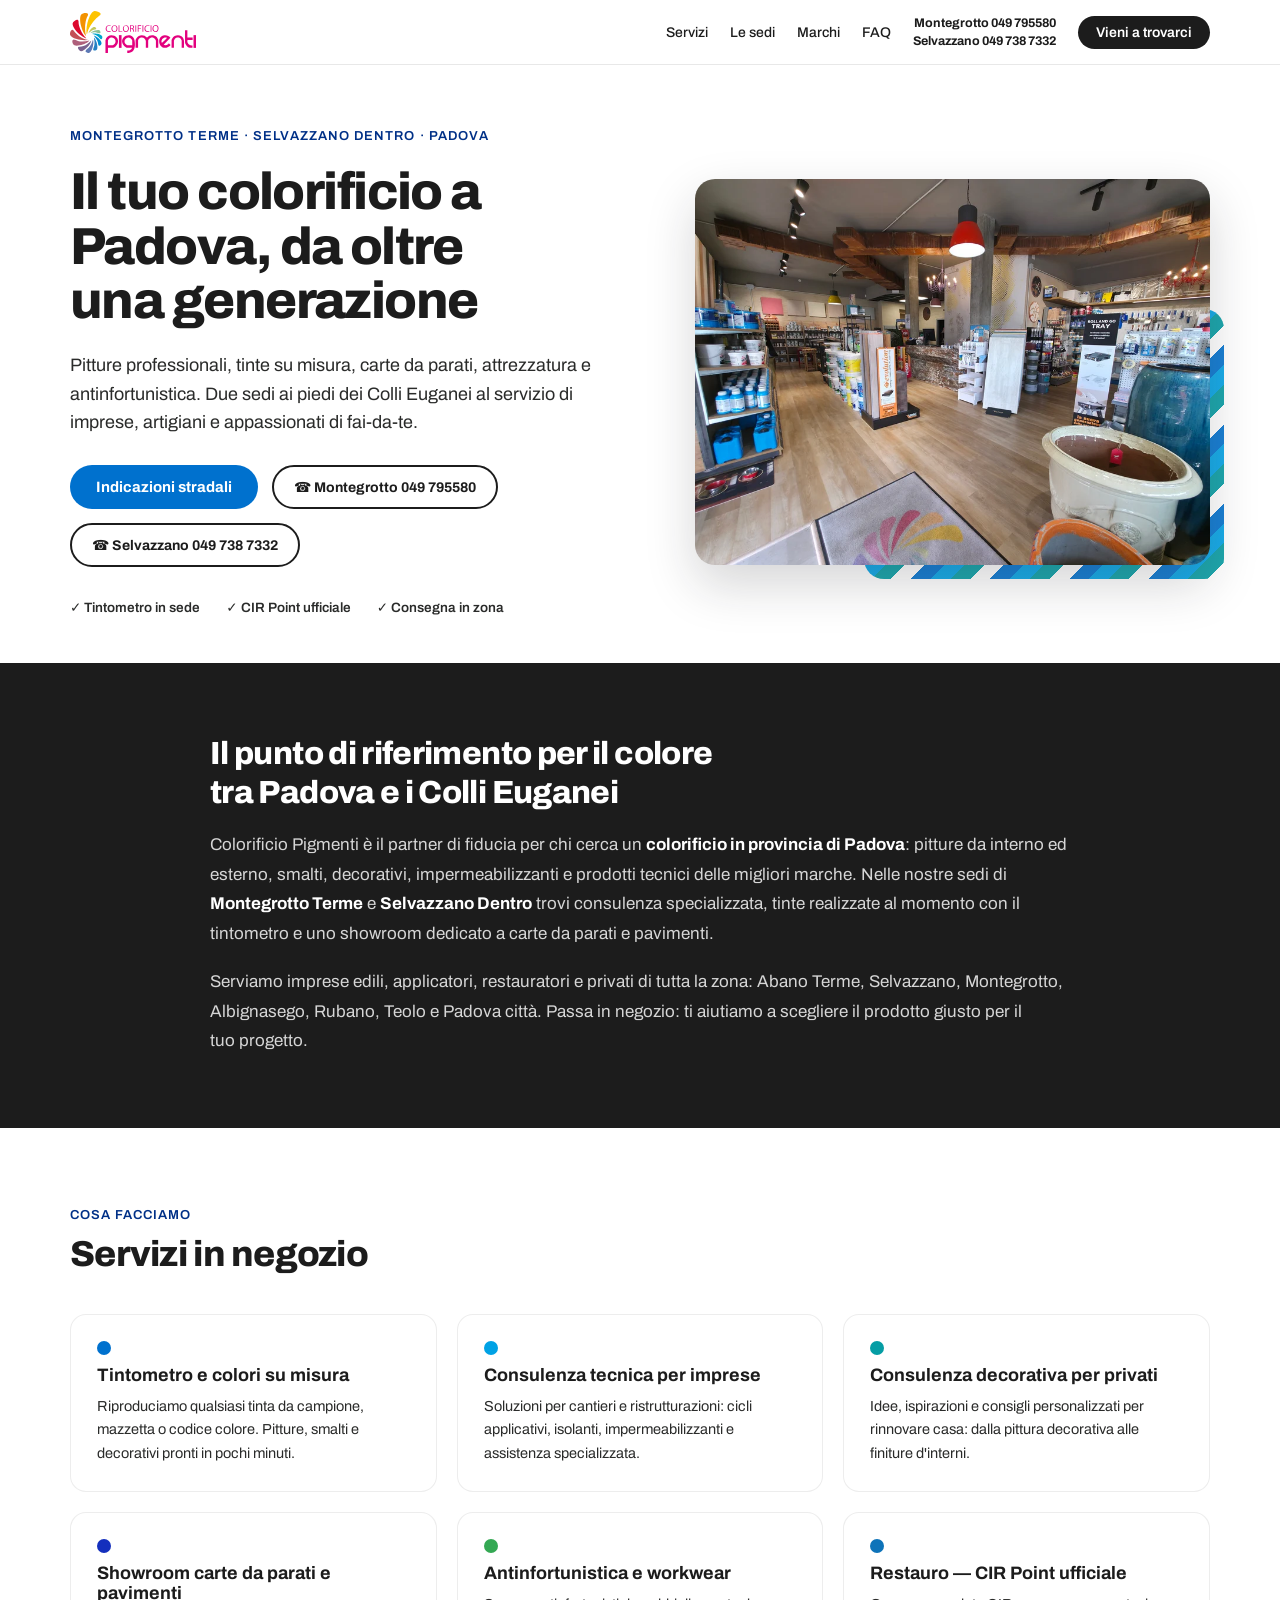
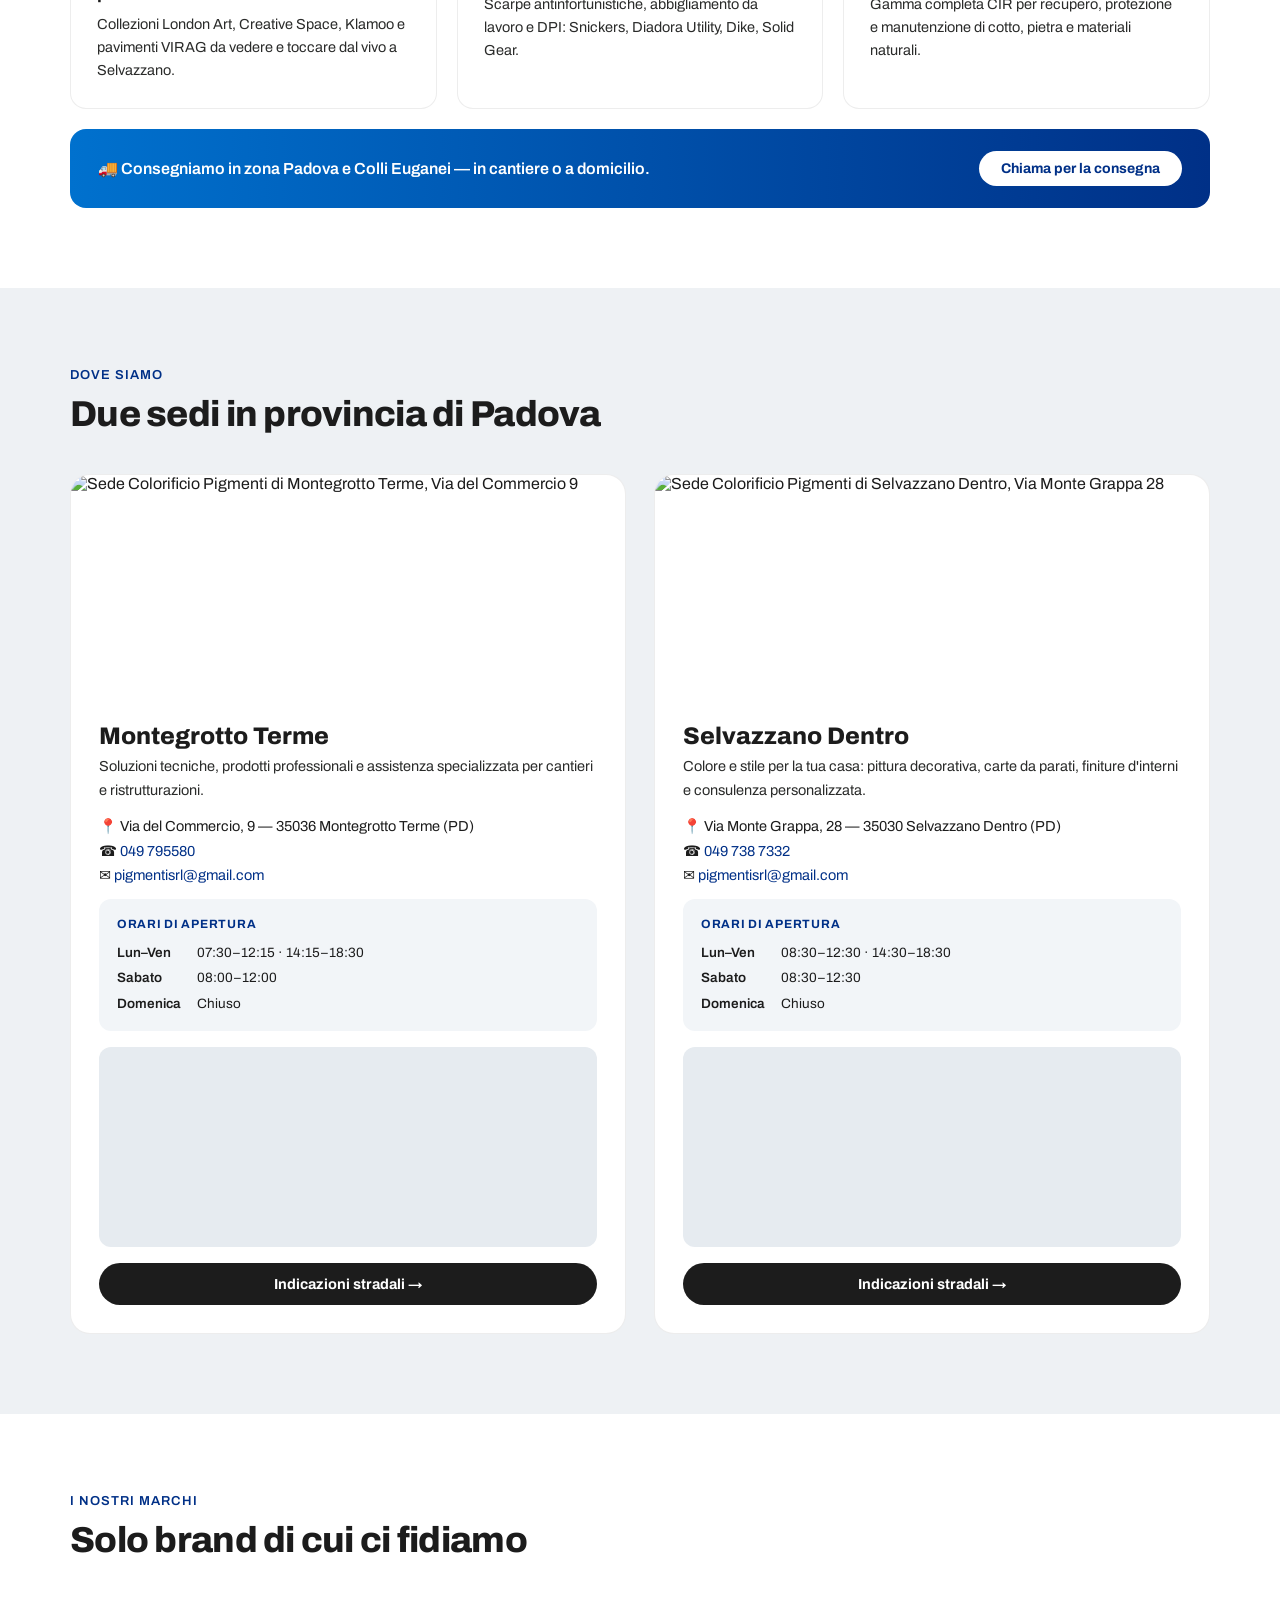
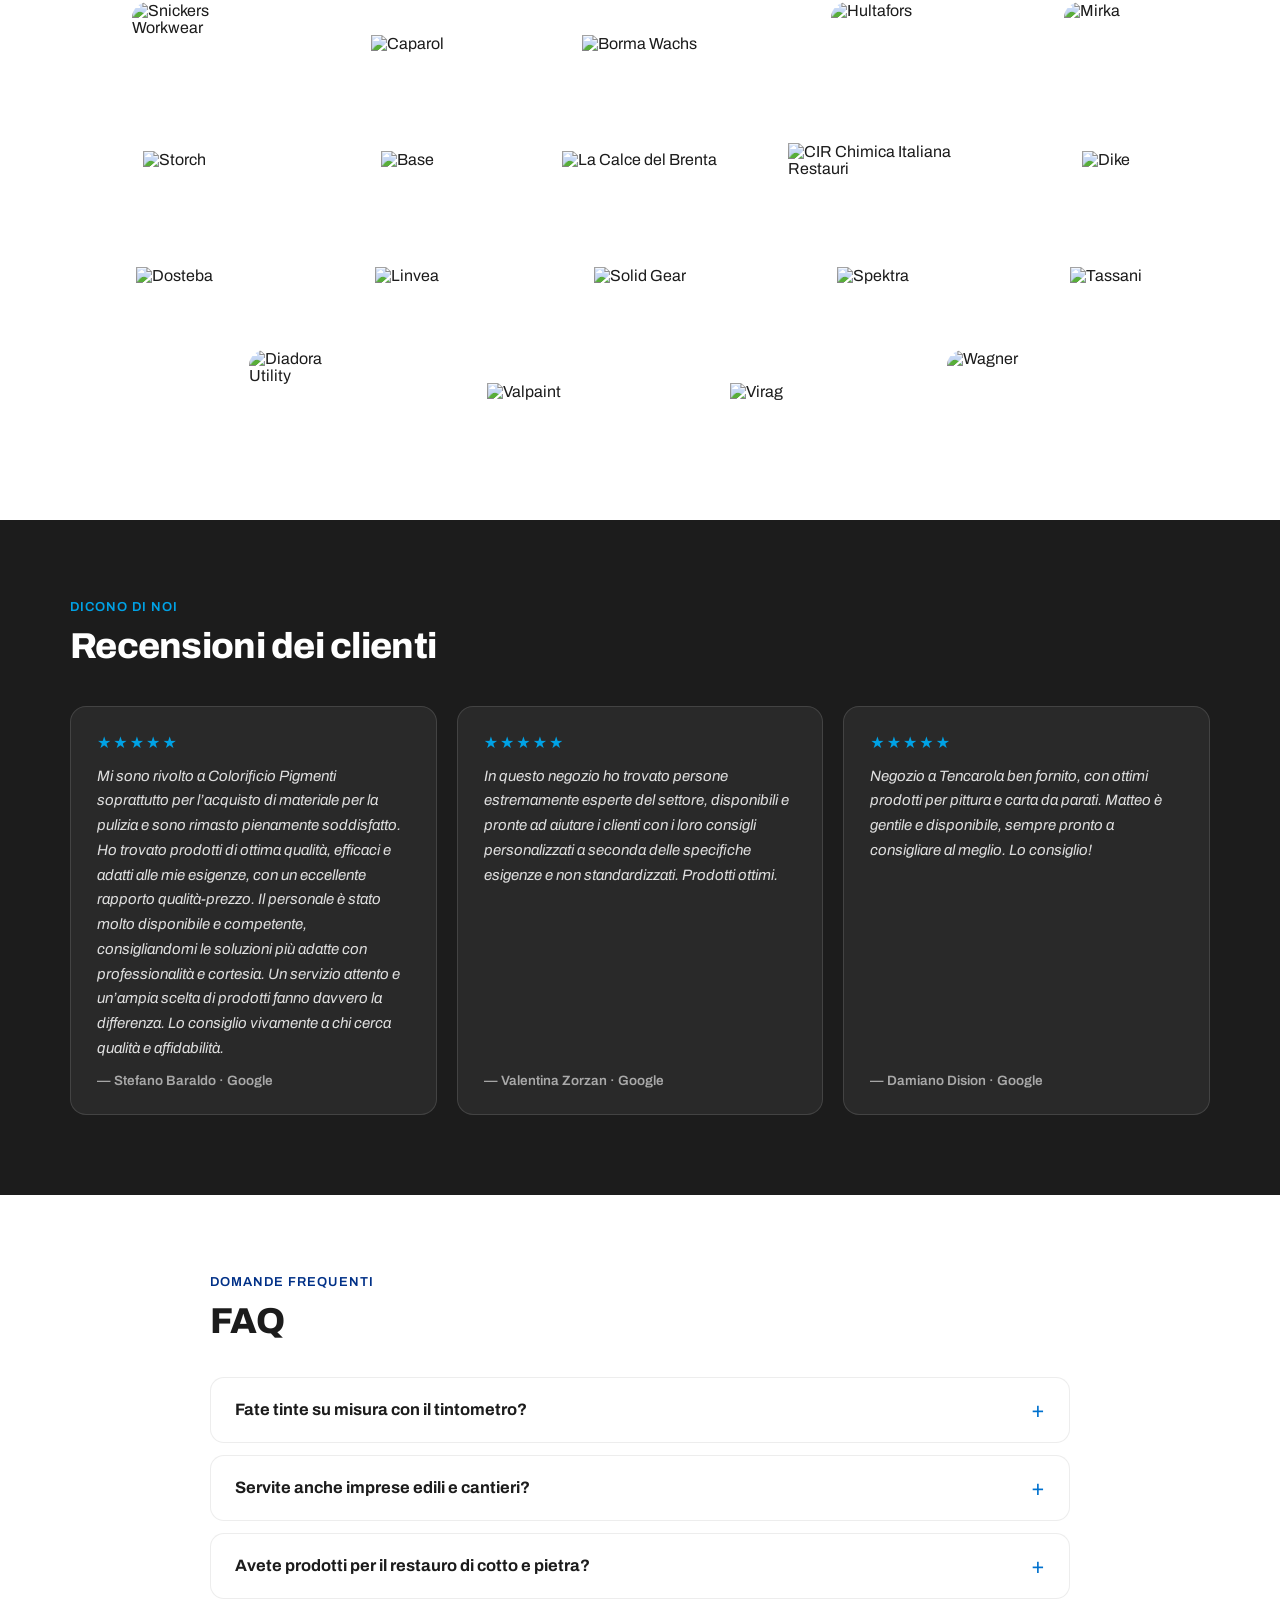
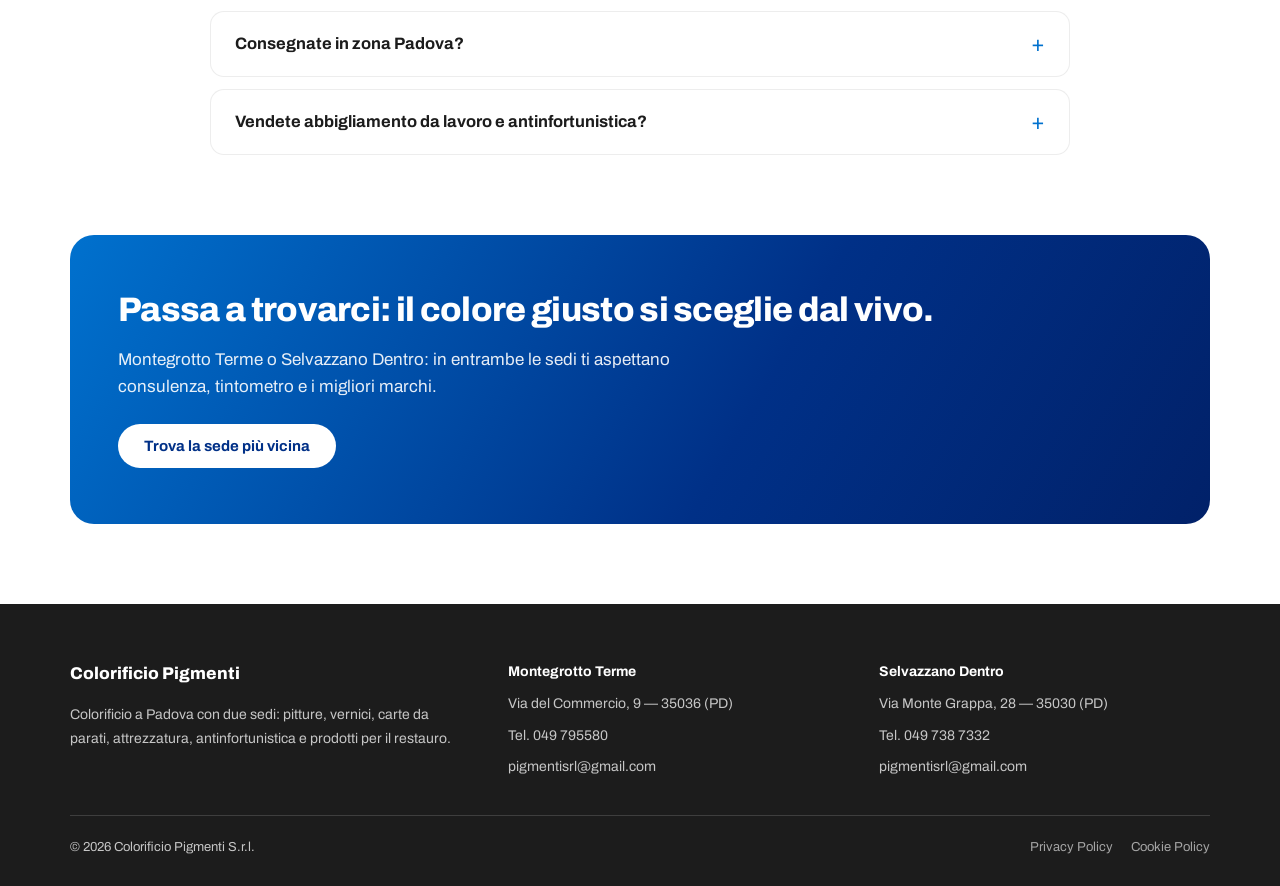
==== commit 7c01389a: "Add files via upload" ====
--- a/index.html
+++ b/index.html
@@ -11,7 +11,7 @@
 <link href="https://fonts.googleapis.com/css2?family=Archivo:wght@400;500;600;700;800&display=swap" rel="stylesheet">
 <style>
 html{scroll-behavior:smooth}
-body{margin:0;font-family:'Archivo',system-ui,sans-serif;color:#1C1C1C;background:#ffffff;-webkit-font-smoothing:antialiased}
+body{margin:0;font-family:'Archivo',system-ui,sans-serif;color:#1C1C1C;background:#ffffff;-webkit-font-smoothing:antialiased;overflow-x:clip}
 a{color:#003087;text-decoration:none}
 a:hover{color:#012169;text-decoration:underline}
 img{max-width:100%}
@@ -52,6 +52,14 @@
 .main-nav > a:not(.btn){color:#1C1C1C}
 .nav-phones{display:flex;flex-direction:column;gap:2px;font-size:12.5px;font-weight:700;line-height:1.3;text-align:right}
 .nav-phones a{color:#1C1C1C}
+.nav-toggle{display:none;width:44px;height:44px;border:0;background:transparent;border-radius:10px;cursor:pointer;padding:10px;flex-direction:column;justify-content:center;gap:5px}
+.nav-toggle span{display:block;height:2px;width:100%;background:#1C1C1C;border-radius:2px;transition:transform .2s,opacity .2s}
+.nav-toggle[aria-expanded="true"] span:nth-child(1){transform:translateY(7px) rotate(45deg)}
+.nav-toggle[aria-expanded="true"] span:nth-child(2){opacity:0}
+.nav-toggle[aria-expanded="true"] span:nth-child(3){transform:translateY(-7px) rotate(-45deg)}
+.header-actions{display:none;align-items:center;gap:6px}
+.btn-call{display:inline-flex;align-items:center;justify-content:center;width:44px;height:44px;border-radius:50%;background:#0071CE;color:#fff;font-size:18px}
+.btn-call:hover{background:#003087;color:#fff;text-decoration:none}
 
 /* Hero */
 .hero{max-width:1140px;margin:0 auto;padding:64px 24px 48px;display:grid;grid-template-columns:1.05fr .95fr;gap:56px;align-items:center}
@@ -95,14 +103,15 @@
 .location-hours{background:#f2f5f8;border-radius:12px;padding:16px 18px;display:grid;grid-template-columns:auto 1fr;gap:4px 16px;font-size:13.5px;line-height:1.6}
 .location-hours .hours-title{grid-column:1/-1;font-size:12px;letter-spacing:.06em;text-transform:uppercase;color:#003087;margin-bottom:4px}
 .location-hours .day{font-weight:600}
-.location-card iframe{width:100%;height:200px;border:0;border-radius:12px}
+.location-card iframe{width:100%;height:200px;border:0;border-radius:12px;background:#e6ebf0}
 
 /* Marchi */
 .brands{max-width:1140px;margin:0 auto;padding:80px 24px}
 .brands .section-head{margin-bottom:36px}
-.brands-grid{display:grid;grid-template-columns:repeat(6,1fr);gap:14px}
-.brand-tile{background:#fff;border:1px solid rgba(29,29,31,.08);border-radius:12px;aspect-ratio:2/1;display:flex;align-items:center;justify-content:center;padding:10px}
-.brand-tile img{max-width:85%;max-height:70%;object-fit:contain;display:block}
+.brands-grid{--cols:5;--gap:20px 24px;display:flex;flex-wrap:wrap;justify-content:center;align-items:center;gap:var(--gap)}
+.brand-tile{flex:0 0 calc((100% - (var(--cols) - 1) * 24px) / var(--cols));height:96px;display:flex;align-items:center;justify-content:center;padding:6px 20px;box-sizing:border-box}
+.brand-tile img{max-width:100%;max-height:100%;width:auto;height:auto;object-fit:contain;display:block}
+.brand-tile--solid img{height:84px;width:84px;border-radius:16px}
 
 /* Recensioni */
 .reviews{background:#1C1C1C;padding:80px 24px}
@@ -110,7 +119,8 @@
 .reviews .kicker{color:#00A2E5}
 .reviews h2{color:#ffffff}
 .reviews-grid{display:grid;grid-template-columns:repeat(3,1fr);gap:20px}
-.review-card{background:rgba(255,255,255,.06);border:1px dashed rgba(255,255,255,.3);border-radius:16px;padding:26px;display:flex;flex-direction:column;gap:12px}
+.review-card{background:rgba(255,255,255,.06);border:1px solid rgba(255,255,255,.12);border-radius:16px;padding:26px;display:flex;flex-direction:column;gap:12px}
+.review-card .who{margin-top:auto}
 .review-card .stars{color:#00A2E5;font-size:16px;letter-spacing:2px}
 .review-card blockquote{margin:0;font-size:15px;line-height:1.65;color:rgba(255,255,255,.85);font-style:italic}
 .review-card .who{font-size:13.5px;font-weight:600;color:rgba(255,255,255,.6)}
@@ -150,17 +160,32 @@
 @media (max-width:1000px){
   .hero{grid-template-columns:1fr;gap:40px;padding-top:48px}
   .hero-copy h1{font-size:44px}
+  .hero-media{max-width:640px}
   .services-grid{grid-template-columns:repeat(2,1fr)}
-  .brands-grid{grid-template-columns:repeat(4,1fr)}
+  .brands-grid{--cols:4}
   .reviews-grid{grid-template-columns:repeat(2,1fr)}
 }
 @media (max-width:920px){
-  .main-nav > a:not(.btn),.nav-phones{display:none}
+  .header-actions{display:flex}
+  .nav-toggle{display:flex}
+  .main-nav{display:none;position:absolute;left:0;right:0;top:64px;flex-direction:column;align-items:stretch;gap:0;background:#fff;border-bottom:1px solid rgba(29,29,31,.1);box-shadow:0 16px 40px rgba(29,29,31,.12);padding:8px 24px 20px}
+  .main-nav.is-open{display:flex}
+  .main-nav > a:not(.btn){padding:14px 0;font-size:17px;font-weight:600;border-bottom:1px solid rgba(29,29,31,.08)}
+  .nav-phones{text-align:left;gap:10px;padding:16px 0;font-size:15px}
+  .nav-phones a::before{content:"☎ "}
+  .main-nav .btn-dark{text-align:center;padding:14px;font-size:15px}
 }
 @media (max-width:768px){
   .section-head h2{font-size:28px}
+  .hero{padding-top:40px;padding-bottom:40px;gap:32px}
   .hero-copy h1{font-size:36px}
   .hero-copy .lead{font-size:16.5px}
+  .hero-media::before{inset:auto -10px -10px auto}
+  .brands-grid{--cols:4;--gap:12px 16px}
+  .brand-tile{flex-basis:calc((100% - 3 * 16px) / 4);height:80px}
+  .brand-tile--solid img{height:60px;width:60px}
+  .location-card > img{height:200px}
+  .location-body{padding:22px}
   .intro{padding:56px 24px}
   .intro h2{font-size:26px}
   .services,.brands,.faq{padding:56px 24px}
@@ -173,9 +198,18 @@
   .footer-grid{grid-template-columns:1fr;gap:28px}
 }
 @media (max-width:520px){
-  .brands-grid{grid-template-columns:repeat(2,1fr)}
+  .brands-grid{--cols:3;--gap:8px 12px}
+  .brand-tile{flex-basis:calc((100% - 2 * 12px) / 3);height:72px;padding:6px 10px}
+  .brand-tile--solid img{height:56px;width:56px}
   .services-grid{grid-template-columns:1fr}
   .brand img{height:36px}
+  .hero-copy h1{font-size:32px}
+  .hero-ctas{flex-direction:column;align-items:stretch}
+  .hero-ctas .btn{text-align:center}
+  .hero-checks{gap:12px 20px}
+  .delivery-banner{padding:20px}
+  .delivery-banner .btn{width:100%;text-align:center}
+  .footer-bottom{flex-direction:column}
 }
 </style>
 <script type="application/ld+json">
@@ -198,7 +232,11 @@
     <a href="#top" class="brand">
       <img src="assets/logo-pigmenti.svg" alt="Colorificio Pigmenti">
     </a>
-    <nav class="main-nav" aria-label="Navigazione principale">
+    <div class="header-actions">
+      <a href="tel:+39049795580" class="btn-call" aria-label="Chiama Montegrotto Terme">☎</a>
+      <button class="nav-toggle" type="button" aria-label="Apri il menu" aria-expanded="false" aria-controls="main-nav"><span></span><span></span><span></span></button>
+    </div>
+    <nav class="main-nav" id="main-nav" aria-label="Navigazione principale">
       <a href="#servizi">Servizi</a>
       <a href="#sedi">Le sedi</a>
       <a href="#marchi">Marchi</a>
@@ -231,7 +269,7 @@
     </div>
   </div>
   <div class="hero-media">
-    <img src="uploads/photos-1785479527365.webp" width="875" height="656" alt="Interno del negozio Colorificio Pigmenti a Padova: pitture, pavimenti e attrezzatura">
+    <img src="uploads/photos-1785479527365.webp" width="875" height="656" fetchpriority="high" alt="Interno del negozio Colorificio Pigmenti a Padova: pitture, pavimenti e attrezzatura">
   </div>
 </section>
 
@@ -295,7 +333,7 @@
     <div class="locations-grid">
 
       <article class="location-card">
-        <img src="https://colorificiopigmenti.com/cdn/shop/files/sede-colorificio-pigmenti.jpg?v=1732786103&amp;width=700" alt="Sede Colorificio Pigmenti di Montegrotto Terme, Via del Commercio 9" loading="lazy">
+        <img src="assets/sedi/montegrotto.webp" width="1000" height="750" alt="Sede Colorificio Pigmenti di Montegrotto Terme, Via del Commercio 9" loading="lazy">
         <div class="location-body">
           <div class="location-title">
             <h3>Montegrotto Terme</h3>
@@ -318,7 +356,7 @@
       </article>
 
       <article class="location-card">
-        <img src="https://colorificiopigmenti.com/cdn/shop/files/20250612_084334.jpg?v=1749722444&amp;width=700" alt="Sede Colorificio Pigmenti di Selvazzano Dentro, Via Monte Grappa 28" loading="lazy">
+        <img src="assets/sedi/selvazzano.webp" width="1000" height="750" alt="Sede Colorificio Pigmenti di Selvazzano Dentro, Via Monte Grappa 28" loading="lazy">
         <div class="location-body">
           <div class="location-title">
             <h3>Selvazzano Dentro</h3>
@@ -350,25 +388,25 @@
     <h2>Solo brand di cui ci fidiamo</h2>
   </div>
   <div class="brands-grid">
-    <div class="brand-tile"><img src="https://colorificiopigmenti.com/cdn/shop/files/snickers.jpg?v=1733483341&amp;width=240" alt="Snickers Workwear" loading="lazy"></div>
-    <div class="brand-tile"><img src="https://colorificiopigmenti.com/cdn/shop/files/caparol.jpg?v=1733487153&amp;width=240" alt="Caparol" loading="lazy"></div>
-    <div class="brand-tile"><img src="https://colorificiopigmenti.com/cdn/shop/files/borma-wachs.jpg?v=1733487273&amp;width=240" alt="Borma Wachs" loading="lazy"></div>
-    <div class="brand-tile"><img src="https://colorificiopigmenti.com/cdn/shop/files/hultafors.jpg?v=1733487358&amp;width=240" alt="Hultafors" loading="lazy"></div>
-    <div class="brand-tile"><img src="https://colorificiopigmenti.com/cdn/shop/files/mirka.jpg?v=1733487485&amp;width=240" alt="Mirka" loading="lazy"></div>
-    <div class="brand-tile"><img src="https://colorificiopigmenti.com/cdn/shop/files/storch.jpg?v=1733487605&amp;width=240" alt="Storch" loading="lazy"></div>
-    <div class="brand-tile"><img src="https://colorificiopigmenti.com/cdn/shop/files/base.jpg?v=1738313980&amp;width=240" alt="Base" loading="lazy"></div>
-    <div class="brand-tile"><img src="https://colorificiopigmenti.com/cdn/shop/files/calce-brenta.jpg?v=1738314010&amp;width=240" alt="La Calce del Brenta" loading="lazy"></div>
-    <div class="brand-tile"><img src="https://colorificiopigmenti.com/cdn/shop/files/cir.jpg?v=1738314024&amp;width=240" alt="CIR Chimica Italiana Restauri" loading="lazy"></div>
-    <div class="brand-tile"><img src="https://colorificiopigmenti.com/cdn/shop/files/dike.jpg?v=1738314039&amp;width=240" alt="Dike" loading="lazy"></div>
-    <div class="brand-tile"><img src="https://colorificiopigmenti.com/cdn/shop/files/dosteba.jpg?v=1738314051&amp;width=240" alt="Dosteba" loading="lazy"></div>
-    <div class="brand-tile"><img src="https://colorificiopigmenti.com/cdn/shop/files/linvea.jpg?v=1738314068&amp;width=240" alt="Linvea" loading="lazy"></div>
-    <div class="brand-tile"><img src="https://colorificiopigmenti.com/cdn/shop/files/solid-gear.jpg?v=1738314079&amp;width=240" alt="Solid Gear" loading="lazy"></div>
-    <div class="brand-tile"><img src="https://colorificiopigmenti.com/cdn/shop/files/spektra.jpg?v=1738314094&amp;width=240" alt="Spektra" loading="lazy"></div>
-    <div class="brand-tile"><img src="https://colorificiopigmenti.com/cdn/shop/files/tassani.jpg?v=1738314110&amp;width=240" alt="Tassani" loading="lazy"></div>
-    <div class="brand-tile"><img src="https://colorificiopigmenti.com/cdn/shop/files/utility-diadora.jpg?v=1738314140&amp;width=240" alt="Diadora Utility" loading="lazy"></div>
-    <div class="brand-tile"><img src="https://colorificiopigmenti.com/cdn/shop/files/valpaint.jpg?v=1738314152&amp;width=240" alt="Valpaint" loading="lazy"></div>
-    <div class="brand-tile"><img src="https://colorificiopigmenti.com/cdn/shop/files/virag.jpg?v=1738314164&amp;width=240" alt="Virag" loading="lazy"></div>
-    <div class="brand-tile"><img src="https://colorificiopigmenti.com/cdn/shop/files/wagner.jpg?v=1738314172&amp;width=240" alt="Wagner" loading="lazy"></div>
+    <div class="brand-tile brand-tile--solid"><img src="assets/brands/snickers.png" alt="Snickers Workwear" loading="lazy"></div>
+    <div class="brand-tile"><img src="assets/brands/caparol.png" alt="Caparol" loading="lazy"></div>
+    <div class="brand-tile"><img src="assets/brands/borma-wachs.png" alt="Borma Wachs" loading="lazy"></div>
+    <div class="brand-tile brand-tile--solid"><img src="assets/brands/hultafors.png" alt="Hultafors" loading="lazy"></div>
+    <div class="brand-tile brand-tile--solid"><img src="assets/brands/mirka.png" alt="Mirka" loading="lazy"></div>
+    <div class="brand-tile"><img src="assets/brands/storch.png" alt="Storch" loading="lazy"></div>
+    <div class="brand-tile"><img src="assets/brands/base.png" alt="Base" loading="lazy"></div>
+    <div class="brand-tile"><img src="assets/brands/calce-brenta.png" alt="La Calce del Brenta" loading="lazy"></div>
+    <div class="brand-tile"><img src="assets/brands/cir.png" alt="CIR Chimica Italiana Restauri" loading="lazy"></div>
+    <div class="brand-tile"><img src="assets/brands/dike.png" alt="Dike" loading="lazy"></div>
+    <div class="brand-tile"><img src="assets/brands/dosteba.png" alt="Dosteba" loading="lazy"></div>
+    <div class="brand-tile"><img src="assets/brands/linvea.png" alt="Linvea" loading="lazy"></div>
+    <div class="brand-tile"><img src="assets/brands/solid-gear.png" alt="Solid Gear" loading="lazy"></div>
+    <div class="brand-tile"><img src="assets/brands/spektra.png" alt="Spektra" loading="lazy"></div>
+    <div class="brand-tile"><img src="assets/brands/tassani.png" alt="Tassani" loading="lazy"></div>
+    <div class="brand-tile brand-tile--solid"><img src="assets/brands/utility-diadora.png" alt="Diadora Utility" loading="lazy"></div>
+    <div class="brand-tile"><img src="assets/brands/valpaint.png" alt="Valpaint" loading="lazy"></div>
+    <div class="brand-tile"><img src="assets/brands/virag.png" alt="Virag" loading="lazy"></div>
+    <div class="brand-tile brand-tile--solid"><img src="assets/brands/wagner.png" alt="Wagner" loading="lazy"></div>
   </div>
 </section>
 
@@ -380,19 +418,19 @@
     </div>
     <div class="reviews-grid">
       <div class="review-card">
-        <span class="stars" aria-hidden="true">★★★★★</span>
-        <blockquote>[ Incolla qui una recensione reale da Google ]</blockquote>
-        <span class="who">— Nome cliente · Google</span>
+        <span class="stars" aria-label="5 stelle su 5">★★★★★</span>
+        <blockquote>Mi sono rivolto a Colorificio Pigmenti soprattutto per l’acquisto di materiale per la pulizia e sono rimasto pienamente soddisfatto. Ho trovato prodotti di ottima qualità, efficaci e adatti alle mie esigenze, con un eccellente rapporto qualità-prezzo. Il personale è stato molto disponibile e competente, consigliandomi le soluzioni più adatte con professionalità e cortesia. Un servizio attento e un’ampia scelta di prodotti fanno davvero la differenza. Lo consiglio vivamente a chi cerca qualità e affidabilità.</blockquote>
+        <span class="who">— Stefano Baraldo · Google</span>
       </div>
       <div class="review-card">
-        <span class="stars" aria-hidden="true">★★★★★</span>
-        <blockquote>[ Incolla qui una recensione reale da Google ]</blockquote>
-        <span class="who">— Nome cliente · Google</span>
+        <span class="stars" aria-label="5 stelle su 5">★★★★★</span>
+        <blockquote>In questo negozio ho trovato persone estremamente esperte del settore, disponibili e pronte ad aiutare i clienti con i loro consigli personalizzati a seconda delle specifiche esigenze e non standardizzati. Prodotti ottimi.</blockquote>
+        <span class="who">— Valentina Zorzan · Google</span>
       </div>
       <div class="review-card">
-        <span class="stars" aria-hidden="true">★★★★★</span>
-        <blockquote>[ Incolla qui una recensione reale da Google ]</blockquote>
-        <span class="who">— Nome cliente · Google</span>
+        <span class="stars" aria-label="5 stelle su 5">★★★★★</span>
+        <blockquote>Negozio a Tencarola ben fornito, con ottimi prodotti per pittura e carta da parati. Matteo è gentile e disponibile, sempre pronto a consigliare al meglio. Lo consiglio!</blockquote>
+        <span class="who">— Damiano Dision · Google</span>
       </div>
     </div>
   </div>
@@ -467,5 +505,20 @@
   </div>
 </footer>
 
+<script>
+(function(){
+  var t=document.querySelector('.nav-toggle'),n=document.getElementById('main-nav');
+  if(!t||!n)return;
+  function close(){n.classList.remove('is-open');t.setAttribute('aria-expanded','false');t.setAttribute('aria-label','Apri il menu');}
+  t.addEventListener('click',function(){
+    var open=n.classList.toggle('is-open');
+    t.setAttribute('aria-expanded',open?'true':'false');
+    t.setAttribute('aria-label',open?'Chiudi il menu':'Apri il menu');
+  });
+  n.addEventListener('click',function(e){if(e.target.closest('a'))close();});
+  document.addEventListener('keydown',function(e){if(e.key==='Escape')close();});
+  window.matchMedia('(min-width:921px)').addEventListener('change',function(m){if(m.matches)close();});
+})();
+</script>
 </body>
 </html>
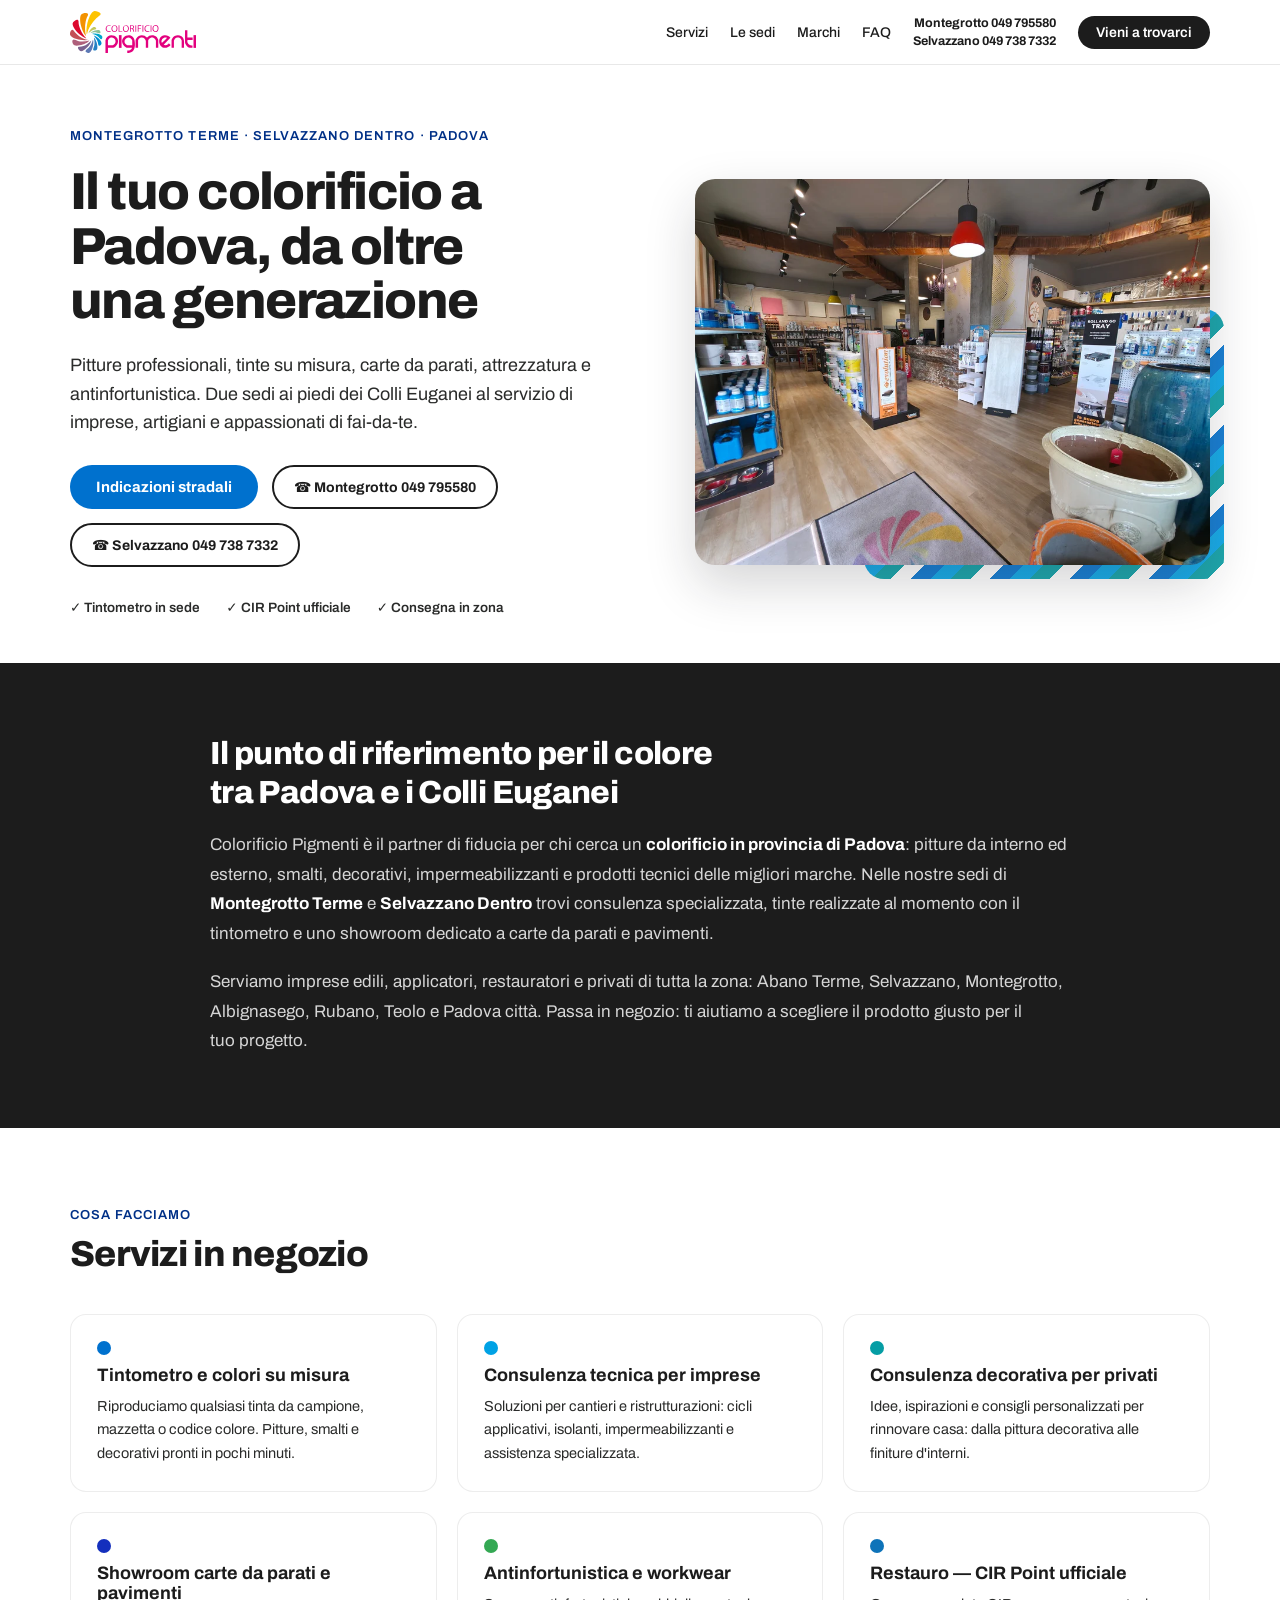
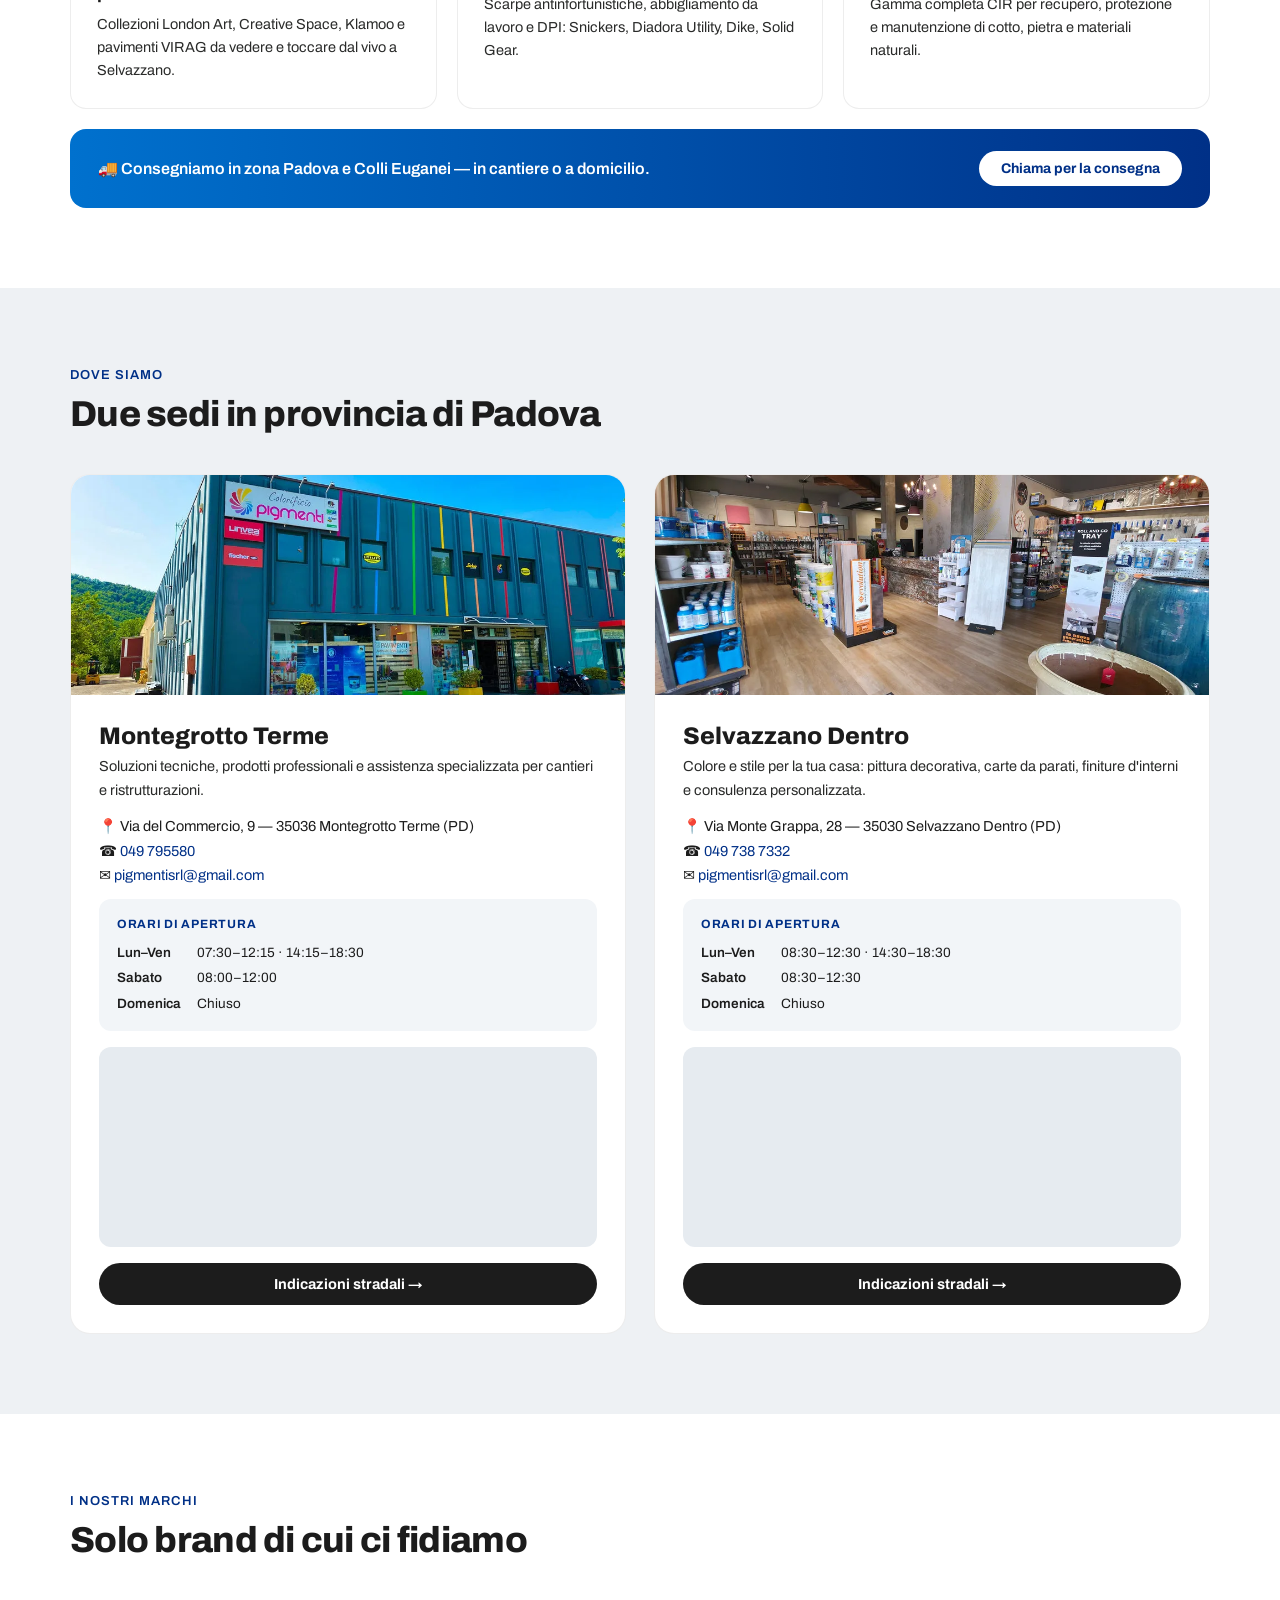
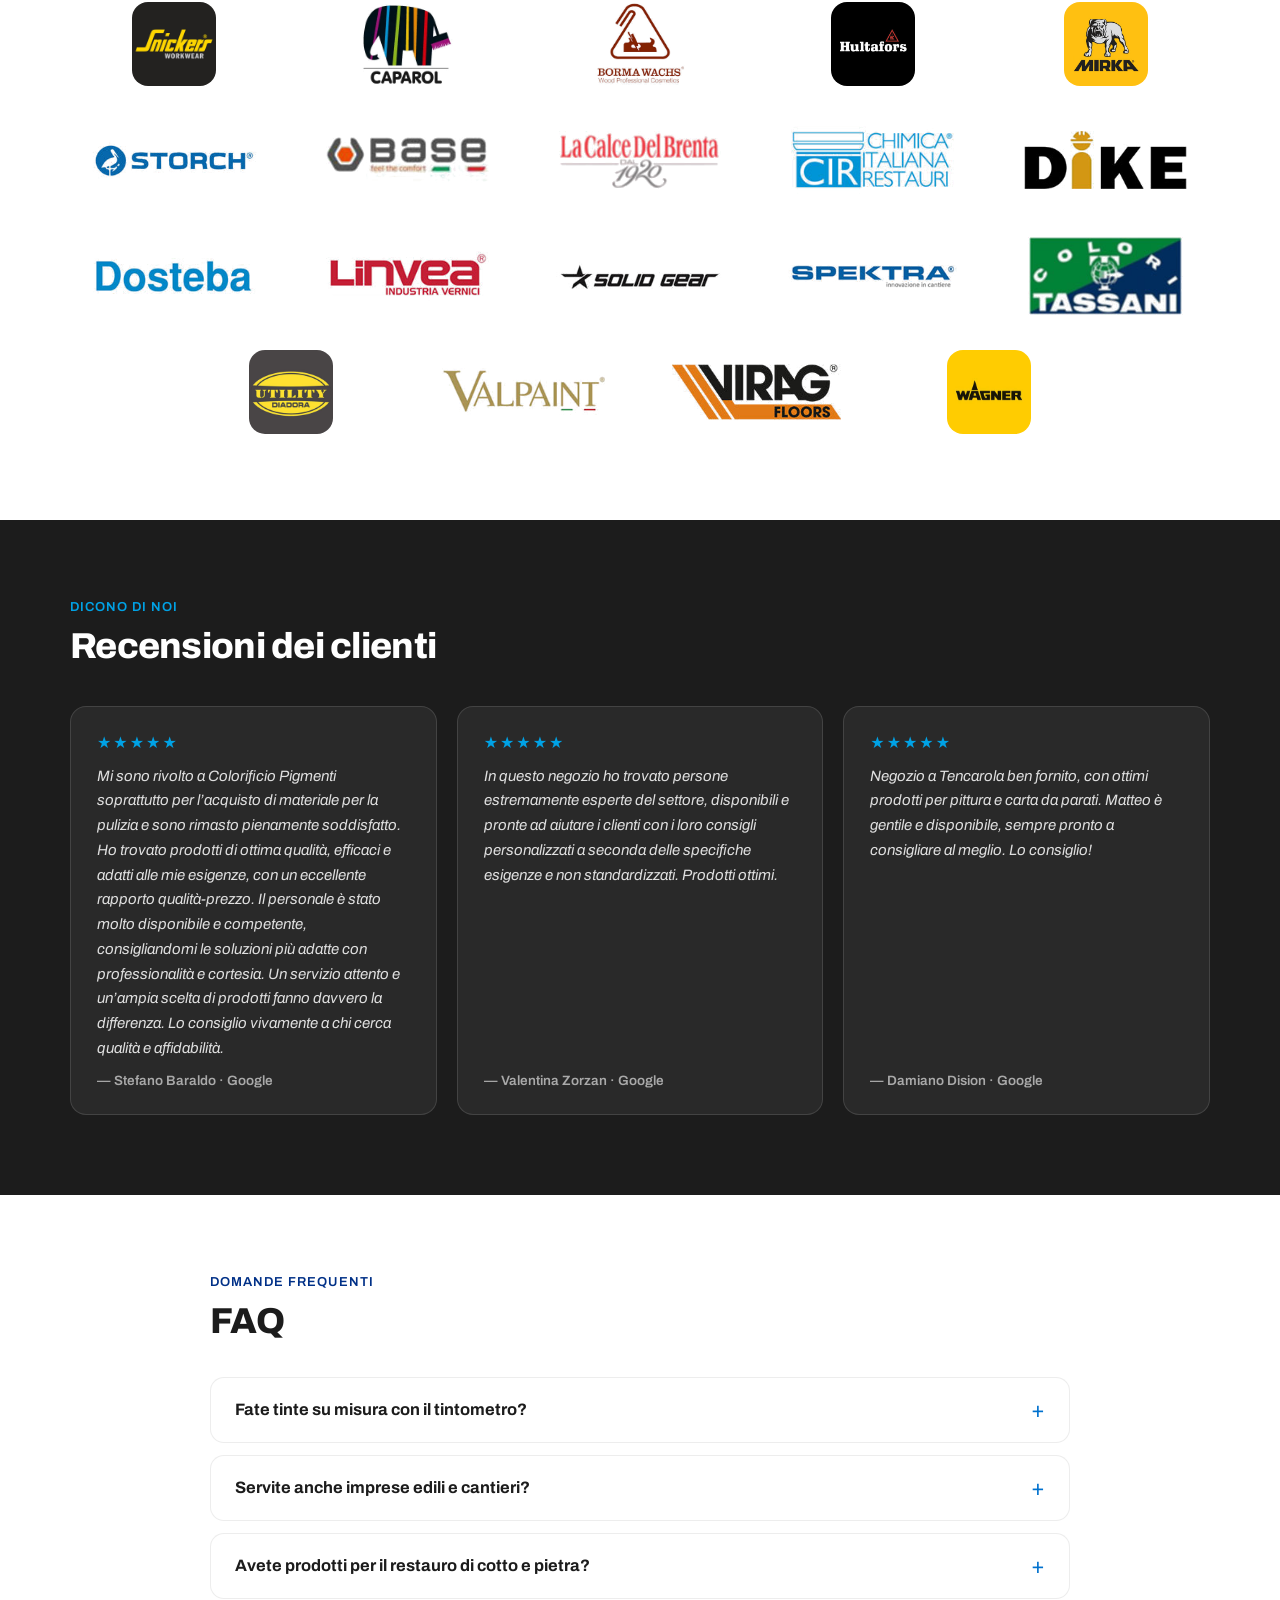
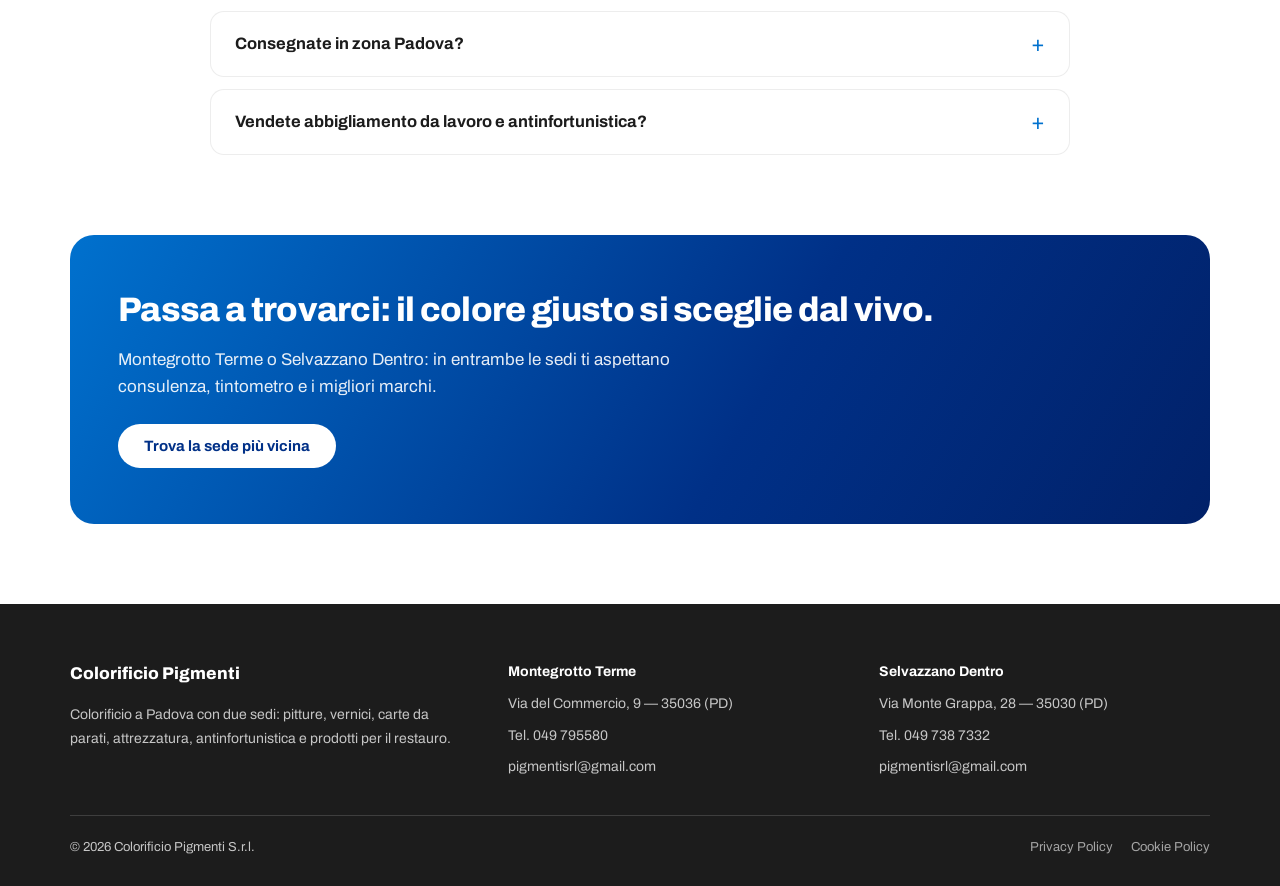
==== commit 48b20057: "CSS: sposta gli stili in assets/style.css, tiene inline solo il critico (base/header/hero) Co-Author" ====
--- a/index.html
+++ b/index.html
@@ -10,22 +10,19 @@
 <link rel="preconnect" href="https://fonts.gstatic.com" crossorigin>
 <link href="https://fonts.googleapis.com/css2?family=Archivo:wght@400;500;600;700;800&display=swap" rel="stylesheet">
 <style>
+/* CSS critico (above the fold): base, header, hero. Il resto è in assets/style.css */
 html{scroll-behavior:smooth}
 body{margin:0;font-family:'Archivo',system-ui,sans-serif;color:#1C1C1C;background:#ffffff;-webkit-font-smoothing:antialiased;overflow-x:clip}
 a{color:#003087;text-decoration:none}
 a:hover{color:#012169;text-decoration:underline}
 img{max-width:100%}
-details summary::-webkit-details-marker{display:none}
-details[open] .faq-chev{transform:rotate(45deg)}
 
 /* Layout */
 .wrap{max-width:1140px;margin:0 auto;padding:0 24px}
 section[id]{scroll-margin-top:80px}
 
-/* Kickers & headings */
+/* Kickers */
 .kicker{font-size:13px;font-weight:600;letter-spacing:.08em;text-transform:uppercase;color:#003087}
-.section-head{display:flex;flex-direction:column;gap:12px;margin-bottom:40px}
-.section-head h2{margin:0;font-size:36px;font-weight:800;letter-spacing:-.02em}
 
 /* Buttons */
 .btn{display:inline-block;border-radius:999px;font-weight:700;text-decoration:none}
@@ -36,12 +33,6 @@
 .btn-primary:hover{background:#003087;color:#fff}
 .btn-outline{border:2px solid #1C1C1C;color:#1C1C1C;padding:12px 20px;font-size:14px}
 .btn-outline:hover{background:#1C1C1C;color:#fff}
-.btn-white-sm{background:#fff;color:#003087;padding:10px 22px;font-size:14px;white-space:nowrap}
-.btn-white-sm:hover{background:#1C1C1C;color:#fff}
-.btn-white-lg{background:#fff;color:#003087;padding:14px 26px;font-size:15px}
-.btn-white-lg:hover{background:#1C1C1C;color:#fff}
-.btn-directions{display:block;background:#1C1C1C;color:#fff;padding:13px;font-size:14.5px;text-align:center;margin-top:auto}
-.btn-directions:hover{background:#0071CE;color:#fff}
 
 /* Header */
 .site-header{position:sticky;top:0;z-index:50;background:rgba(255,255,255,.94);backdrop-filter:blur(8px);border-bottom:1px solid rgba(29,29,31,.1)}
@@ -72,98 +63,11 @@
 .hero-media::before{content:"";position:absolute;inset:auto -14px -14px auto;width:70%;height:70%;border-radius:20px;background:repeating-linear-gradient(135deg,#0071CE 0 14px,#00A2E5 14px 28px,#059DA4 28px 42px,#ffffff 42px 56px);opacity:.9;z-index:0}
 .hero-media img{position:relative;z-index:1;width:100%;height:auto;border-radius:20px;display:block;box-shadow:0 20px 50px rgba(29,29,31,.18);object-fit:cover;aspect-ratio:4/3}
 
-/* Descrizione */
-.intro{background:#1C1C1C;color:#ffffff;padding:72px 24px}
-.intro-inner{max-width:860px;margin:0 auto;display:flex;flex-direction:column;gap:18px}
-.intro h2{margin:0;font-size:32px;font-weight:800;letter-spacing:-.02em;line-height:1.2;text-wrap:balance}
-.intro p{margin:0;font-size:17px;line-height:1.75;color:rgba(255,255,255,.82);text-wrap:pretty}
-.intro strong{color:#fff}
-
-/* Servizi */
-.services{max-width:1140px;margin:0 auto;padding:80px 24px}
-.services-grid{display:grid;grid-template-columns:repeat(3,1fr);gap:20px}
-.service-card{background:#fff;border:1px solid rgba(29,29,31,.08);border-radius:16px;padding:26px;display:flex;flex-direction:column;gap:10px}
-.service-card .dot{width:14px;height:14px;border-radius:50%;display:block}
-.service-card h3{margin:0;font-size:18px;font-weight:700}
-.service-card p{margin:0;font-size:14.5px;line-height:1.6;color:#2A2B2A}
-.delivery-banner{margin-top:20px;background:linear-gradient(90deg,#0071CE,#003087);border-radius:16px;padding:22px 28px;display:flex;align-items:center;justify-content:space-between;gap:20px;flex-wrap:wrap}
-.delivery-banner p{margin:0;color:#fff;font-size:16px;font-weight:600}
-
-/* Sedi */
-.locations{background:#eef1f4;padding:80px 24px}
-.locations-inner{max-width:1140px;margin:0 auto}
-.locations-grid{display:grid;grid-template-columns:1fr 1fr;gap:28px}
-.location-card{background:#fff;border-radius:20px;overflow:hidden;border:1px solid rgba(29,29,31,.08);display:flex;flex-direction:column}
-.location-card > img{width:100%;height:220px;object-fit:cover;display:block}
-.location-body{padding:28px;display:flex;flex-direction:column;gap:16px;flex:1}
-.location-title{display:flex;flex-direction:column;gap:6px}
-.location-title h3{margin:0;font-size:24px;font-weight:800}
-.location-title p{margin:0;font-size:14.5px;line-height:1.6;color:#2A2B2A}
-.location-contacts{display:flex;flex-direction:column;gap:8px;font-size:14.5px}
-.location-hours{background:#f2f5f8;border-radius:12px;padding:16px 18px;display:grid;grid-template-columns:auto 1fr;gap:4px 16px;font-size:13.5px;line-height:1.6}
-.location-hours .hours-title{grid-column:1/-1;font-size:12px;letter-spacing:.06em;text-transform:uppercase;color:#003087;margin-bottom:4px}
-.location-hours .day{font-weight:600}
-.location-card iframe{width:100%;height:200px;border:0;border-radius:12px;background:#e6ebf0}
-
-/* Marchi */
-.brands{max-width:1140px;margin:0 auto;padding:80px 24px}
-.brands .section-head{margin-bottom:36px}
-.brands-grid{--cols:5;--gap:20px 24px;display:flex;flex-wrap:wrap;justify-content:center;align-items:center;gap:var(--gap)}
-.brand-tile{flex:0 0 calc((100% - (var(--cols) - 1) * 24px) / var(--cols));height:96px;display:flex;align-items:center;justify-content:center;padding:6px 20px;box-sizing:border-box}
-.brand-tile img{max-width:100%;max-height:100%;width:auto;height:auto;object-fit:contain;display:block}
-.brand-tile--solid img{height:84px;width:84px;border-radius:16px}
-
-/* Recensioni */
-.reviews{background:#1C1C1C;padding:80px 24px}
-.reviews-inner{max-width:1140px;margin:0 auto}
-.reviews .kicker{color:#00A2E5}
-.reviews h2{color:#ffffff}
-.reviews-grid{display:grid;grid-template-columns:repeat(3,1fr);gap:20px}
-.review-card{background:rgba(255,255,255,.06);border:1px solid rgba(255,255,255,.12);border-radius:16px;padding:26px;display:flex;flex-direction:column;gap:12px}
-.review-card .who{margin-top:auto}
-.review-card .stars{color:#00A2E5;font-size:16px;letter-spacing:2px}
-.review-card blockquote{margin:0;font-size:15px;line-height:1.65;color:rgba(255,255,255,.85);font-style:italic}
-.review-card .who{font-size:13.5px;font-weight:600;color:rgba(255,255,255,.6)}
-
-/* FAQ */
-.faq{max-width:860px;margin:0 auto;padding:80px 24px}
-.faq .section-head{margin-bottom:36px}
-.faq-list{display:flex;flex-direction:column;gap:12px}
-.faq-list details{background:#fff;border:1px solid rgba(29,29,31,.08);border-radius:14px;padding:20px 24px}
-.faq-list summary{cursor:pointer;font-size:16.5px;font-weight:700;display:flex;justify-content:space-between;align-items:center;gap:16px;list-style:none}
-.faq-chev{color:#0071CE;font-size:22px;font-weight:400;transition:transform .2s}
-.faq-list details p{margin:14px 0 0;font-size:15px;line-height:1.7;color:#2A2B2A}
-
-/* CTA finale */
-.final-cta{max-width:1140px;margin:0 auto;padding:0 24px 80px}
-.final-cta-box{background:linear-gradient(120deg,#0071CE,#003087 60%,#012169);border-radius:24px;padding:56px 48px;display:flex;flex-direction:column;gap:18px;align-items:flex-start}
-.final-cta-box h2{margin:0;font-size:34px;font-weight:800;letter-spacing:-.02em;color:#fff;text-wrap:balance}
-.final-cta-box p{margin:0;font-size:17px;line-height:1.6;color:rgba(255,255,255,.9);max-width:640px}
-.final-cta-box .cta-row{display:flex;gap:14px;flex-wrap:wrap;margin-top:6px}
-
-/* Footer */
-.site-footer{background:#1C1C1C;color:rgba(255,255,255,.75);padding:56px 24px 32px}
-.footer-grid{max-width:1140px;margin:0 auto;display:grid;grid-template-columns:1.2fr 1fr 1fr;gap:40px}
-.footer-col{display:flex;flex-direction:column;gap:8px;font-size:14px;line-height:1.7}
-.footer-col.about{gap:14px}
-.footer-col .footer-brand{font-weight:800;font-size:17px;color:#ffffff}
-.footer-col strong{color:#ffffff;font-size:14px}
-.footer-col p{margin:0;font-size:14px;line-height:1.7}
-.footer-col a{color:rgba(255,255,255,.75)}
-.footer-col a:hover{color:#ffffff}
-.footer-bottom{max-width:1140px;margin:36px auto 0;padding-top:24px;border-top:1px solid rgba(255,255,255,.15);display:flex;justify-content:space-between;gap:16px;flex-wrap:wrap;font-size:13px}
-.footer-bottom .policies{display:flex;gap:18px}
-.footer-bottom .policies a{color:rgba(255,255,255,.6)}
-.footer-bottom .policies a:hover{color:#ffffff}
-
-/* Responsive */
+/* Responsive (header + hero) */
 @media (max-width:1000px){
   .hero{grid-template-columns:1fr;gap:40px;padding-top:48px}
   .hero-copy h1{font-size:44px}
   .hero-media{max-width:640px}
-  .services-grid{grid-template-columns:repeat(2,1fr)}
-  .brands-grid{--cols:4}
-  .reviews-grid{grid-template-columns:repeat(2,1fr)}
 }
 @media (max-width:920px){
   .header-actions{display:flex}
@@ -176,42 +80,21 @@
   .main-nav .btn-dark{text-align:center;padding:14px;font-size:15px}
 }
 @media (max-width:768px){
-  .section-head h2{font-size:28px}
   .hero{padding-top:40px;padding-bottom:40px;gap:32px}
   .hero-copy h1{font-size:36px}
   .hero-copy .lead{font-size:16.5px}
   .hero-media::before{inset:auto -10px -10px auto}
-  .brands-grid{--cols:4;--gap:12px 16px}
-  .brand-tile{flex-basis:calc((100% - 3 * 16px) / 4);height:80px}
-  .brand-tile--solid img{height:60px;width:60px}
-  .location-card > img{height:200px}
-  .location-body{padding:22px}
-  .intro{padding:56px 24px}
-  .intro h2{font-size:26px}
-  .services,.brands,.faq{padding:56px 24px}
-  .locations,.reviews{padding:56px 24px}
-  .locations-grid{grid-template-columns:1fr}
-  .reviews-grid{grid-template-columns:1fr}
-  .final-cta{padding-bottom:56px}
-  .final-cta-box{padding:40px 28px}
-  .final-cta-box h2{font-size:27px}
-  .footer-grid{grid-template-columns:1fr;gap:28px}
 }
 @media (max-width:520px){
-  .brands-grid{--cols:3;--gap:8px 12px}
-  .brand-tile{flex-basis:calc((100% - 2 * 12px) / 3);height:72px;padding:6px 10px}
-  .brand-tile--solid img{height:56px;width:56px}
-  .services-grid{grid-template-columns:1fr}
   .brand img{height:36px}
   .hero-copy h1{font-size:32px}
   .hero-ctas{flex-direction:column;align-items:stretch}
   .hero-ctas .btn{text-align:center}
   .hero-checks{gap:12px 20px}
-  .delivery-banner{padding:20px}
-  .delivery-banner .btn{width:100%;text-align:center}
-  .footer-bottom{flex-direction:column}
 }
 </style>
+<link rel="preload" href="assets/style.css" as="style" onload="this.onload=null;this.rel='stylesheet'">
+<noscript><link rel="stylesheet" href="assets/style.css"></noscript>
 <script type="application/ld+json">
 {"@context":"https://schema.org","@graph":[
 {"@type":"HomeAndConstructionBusiness","@id":"#montegrotto","name":"Colorificio Pigmenti — Montegrotto Terme","description":"Colorificio a Montegrotto Terme (Padova): pitture professionali, tintometro, prodotti per restauro, antinfortunistica e attrezzatura per imprese e privati.","telephone":"+39049795580","email":"pigmentisrl@gmail.com","address":{"@type":"PostalAddress","streetAddress":"Via del Commercio, 9","addressLocality":"Montegrotto Terme","postalCode":"35036","addressRegion":"PD","addressCountry":"IT"},"openingHoursSpecification":[{"@type":"OpeningHoursSpecification","dayOfWeek":["Monday","Tuesday","Wednesday","Thursday","Friday"],"opens":"07:30","closes":"12:15"},{"@type":"OpeningHoursSpecification","dayOfWeek":["Monday","Tuesday","Wednesday","Thursday","Friday"],"opens":"14:15","closes":"18:30"},{"@type":"OpeningHoursSpecification","dayOfWeek":"Saturday","opens":"08:00","closes":"12:00"}],"priceRange":"€€"},
--- a/assets/style.css
+++ b/assets/style.css
@@ -0,0 +1,134 @@
+/* Colorificio Pigmenti — foglio di stile principale (sezioni sotto la piega).
+   Il CSS critico di base/header/hero è inline nell'<head> di index.html. */
+
+/* Bottoni sezioni interne */
+.btn-white-sm{background:#fff;color:#003087;padding:10px 22px;font-size:14px;white-space:nowrap}
+.btn-white-sm:hover{background:#1C1C1C;color:#fff}
+.btn-white-lg{background:#fff;color:#003087;padding:14px 26px;font-size:15px}
+.btn-white-lg:hover{background:#1C1C1C;color:#fff}
+.btn-directions{display:block;background:#1C1C1C;color:#fff;padding:13px;font-size:14.5px;text-align:center;margin-top:auto}
+.btn-directions:hover{background:#0071CE;color:#fff}
+
+/* Section heads */
+.section-head{display:flex;flex-direction:column;gap:12px;margin-bottom:40px}
+.section-head h2{margin:0;font-size:36px;font-weight:800;letter-spacing:-.02em}
+
+/* Descrizione */
+.intro{background:#1C1C1C;color:#ffffff;padding:72px 24px}
+.intro-inner{max-width:860px;margin:0 auto;display:flex;flex-direction:column;gap:18px}
+.intro h2{margin:0;font-size:32px;font-weight:800;letter-spacing:-.02em;line-height:1.2;text-wrap:balance}
+.intro p{margin:0;font-size:17px;line-height:1.75;color:rgba(255,255,255,.82);text-wrap:pretty}
+.intro strong{color:#fff}
+
+/* Servizi */
+.services{max-width:1140px;margin:0 auto;padding:80px 24px}
+.services-grid{display:grid;grid-template-columns:repeat(3,1fr);gap:20px}
+.service-card{background:#fff;border:1px solid rgba(29,29,31,.08);border-radius:16px;padding:26px;display:flex;flex-direction:column;gap:10px}
+.service-card .dot{width:14px;height:14px;border-radius:50%;display:block}
+.service-card h3{margin:0;font-size:18px;font-weight:700}
+.service-card p{margin:0;font-size:14.5px;line-height:1.6;color:#2A2B2A}
+.delivery-banner{margin-top:20px;background:linear-gradient(90deg,#0071CE,#003087);border-radius:16px;padding:22px 28px;display:flex;align-items:center;justify-content:space-between;gap:20px;flex-wrap:wrap}
+.delivery-banner p{margin:0;color:#fff;font-size:16px;font-weight:600}
+
+/* Sedi */
+.locations{background:#eef1f4;padding:80px 24px}
+.locations-inner{max-width:1140px;margin:0 auto}
+.locations-grid{display:grid;grid-template-columns:1fr 1fr;gap:28px}
+.location-card{background:#fff;border-radius:20px;overflow:hidden;border:1px solid rgba(29,29,31,.08);display:flex;flex-direction:column}
+.location-card > img{width:100%;height:220px;object-fit:cover;display:block}
+.location-body{padding:28px;display:flex;flex-direction:column;gap:16px;flex:1}
+.location-title{display:flex;flex-direction:column;gap:6px}
+.location-title h3{margin:0;font-size:24px;font-weight:800}
+.location-title p{margin:0;font-size:14.5px;line-height:1.6;color:#2A2B2A}
+.location-contacts{display:flex;flex-direction:column;gap:8px;font-size:14.5px}
+.location-hours{background:#f2f5f8;border-radius:12px;padding:16px 18px;display:grid;grid-template-columns:auto 1fr;gap:4px 16px;font-size:13.5px;line-height:1.6}
+.location-hours .hours-title{grid-column:1/-1;font-size:12px;letter-spacing:.06em;text-transform:uppercase;color:#003087;margin-bottom:4px}
+.location-hours .day{font-weight:600}
+.location-card iframe{width:100%;height:200px;border:0;border-radius:12px;background:#e6ebf0}
+
+/* Marchi */
+.brands{max-width:1140px;margin:0 auto;padding:80px 24px}
+.brands .section-head{margin-bottom:36px}
+.brands-grid{--cols:5;--gap:20px 24px;display:flex;flex-wrap:wrap;justify-content:center;align-items:center;gap:var(--gap)}
+.brand-tile{flex:0 0 calc((100% - (var(--cols) - 1) * 24px) / var(--cols));height:96px;display:flex;align-items:center;justify-content:center;padding:6px 20px;box-sizing:border-box}
+.brand-tile img{max-width:100%;max-height:100%;width:auto;height:auto;object-fit:contain;display:block}
+.brand-tile--solid img{height:84px;width:84px;border-radius:16px}
+
+/* Recensioni */
+.reviews{background:#1C1C1C;padding:80px 24px}
+.reviews-inner{max-width:1140px;margin:0 auto}
+.reviews .kicker{color:#00A2E5}
+.reviews h2{color:#ffffff}
+.reviews-grid{display:grid;grid-template-columns:repeat(3,1fr);gap:20px}
+.review-card{background:rgba(255,255,255,.06);border:1px solid rgba(255,255,255,.12);border-radius:16px;padding:26px;display:flex;flex-direction:column;gap:12px}
+.review-card .who{margin-top:auto}
+.review-card .stars{color:#00A2E5;font-size:16px;letter-spacing:2px}
+.review-card blockquote{margin:0;font-size:15px;line-height:1.65;color:rgba(255,255,255,.85);font-style:italic}
+.review-card .who{font-size:13.5px;font-weight:600;color:rgba(255,255,255,.6)}
+
+/* FAQ */
+details summary::-webkit-details-marker{display:none}
+details[open] .faq-chev{transform:rotate(45deg)}
+.faq{max-width:860px;margin:0 auto;padding:80px 24px}
+.faq .section-head{margin-bottom:36px}
+.faq-list{display:flex;flex-direction:column;gap:12px}
+.faq-list details{background:#fff;border:1px solid rgba(29,29,31,.08);border-radius:14px;padding:20px 24px}
+.faq-list summary{cursor:pointer;font-size:16.5px;font-weight:700;display:flex;justify-content:space-between;align-items:center;gap:16px;list-style:none}
+.faq-chev{color:#0071CE;font-size:22px;font-weight:400;transition:transform .2s}
+.faq-list details p{margin:14px 0 0;font-size:15px;line-height:1.7;color:#2A2B2A}
+
+/* CTA finale */
+.final-cta{max-width:1140px;margin:0 auto;padding:0 24px 80px}
+.final-cta-box{background:linear-gradient(120deg,#0071CE,#003087 60%,#012169);border-radius:24px;padding:56px 48px;display:flex;flex-direction:column;gap:18px;align-items:flex-start}
+.final-cta-box h2{margin:0;font-size:34px;font-weight:800;letter-spacing:-.02em;color:#fff;text-wrap:balance}
+.final-cta-box p{margin:0;font-size:17px;line-height:1.6;color:rgba(255,255,255,.9);max-width:640px}
+.final-cta-box .cta-row{display:flex;gap:14px;flex-wrap:wrap;margin-top:6px}
+
+/* Footer */
+.site-footer{background:#1C1C1C;color:rgba(255,255,255,.75);padding:56px 24px 32px}
+.footer-grid{max-width:1140px;margin:0 auto;display:grid;grid-template-columns:1.2fr 1fr 1fr;gap:40px}
+.footer-col{display:flex;flex-direction:column;gap:8px;font-size:14px;line-height:1.7}
+.footer-col.about{gap:14px}
+.footer-col .footer-brand{font-weight:800;font-size:17px;color:#ffffff}
+.footer-col strong{color:#ffffff;font-size:14px}
+.footer-col p{margin:0;font-size:14px;line-height:1.7}
+.footer-col a{color:rgba(255,255,255,.75)}
+.footer-col a:hover{color:#ffffff}
+.footer-bottom{max-width:1140px;margin:36px auto 0;padding-top:24px;border-top:1px solid rgba(255,255,255,.15);display:flex;justify-content:space-between;gap:16px;flex-wrap:wrap;font-size:13px}
+.footer-bottom .policies{display:flex;gap:18px}
+.footer-bottom .policies a{color:rgba(255,255,255,.6)}
+.footer-bottom .policies a:hover{color:#ffffff}
+
+/* Responsive */
+@media (max-width:1000px){
+  .services-grid{grid-template-columns:repeat(2,1fr)}
+  .brands-grid{--cols:4}
+  .reviews-grid{grid-template-columns:repeat(2,1fr)}
+}
+@media (max-width:768px){
+  .section-head h2{font-size:28px}
+  .brands-grid{--cols:4;--gap:12px 16px}
+  .brand-tile{flex-basis:calc((100% - 3 * 16px) / 4);height:80px}
+  .brand-tile--solid img{height:60px;width:60px}
+  .location-card > img{height:200px}
+  .location-body{padding:22px}
+  .intro{padding:56px 24px}
+  .intro h2{font-size:26px}
+  .services,.brands,.faq{padding:56px 24px}
+  .locations,.reviews{padding:56px 24px}
+  .locations-grid{grid-template-columns:1fr}
+  .reviews-grid{grid-template-columns:1fr}
+  .final-cta{padding-bottom:56px}
+  .final-cta-box{padding:40px 28px}
+  .final-cta-box h2{font-size:27px}
+  .footer-grid{grid-template-columns:1fr;gap:28px}
+}
+@media (max-width:520px){
+  .brands-grid{--cols:3;--gap:8px 12px}
+  .brand-tile{flex-basis:calc((100% - 2 * 12px) / 3);height:72px;padding:6px 10px}
+  .brand-tile--solid img{height:56px;width:56px}
+  .services-grid{grid-template-columns:1fr}
+  .delivery-banner{padding:20px}
+  .delivery-banner .btn{width:100%;text-align:center}
+  .footer-bottom{flex-direction:column}
+}
--- a/assets/style.css
+++ b/assets/style.css
@@ -0,0 +1,134 @@
+/* Colorificio Pigmenti — foglio di stile principale (sezioni sotto la piega).
+   Il CSS critico di base/header/hero è inline nell'<head> di index.html. */
+
+/* Bottoni sezioni interne */
+.btn-white-sm{background:#fff;color:#003087;padding:10px 22px;font-size:14px;white-space:nowrap}
+.btn-white-sm:hover{background:#1C1C1C;color:#fff}
+.btn-white-lg{background:#fff;color:#003087;padding:14px 26px;font-size:15px}
+.btn-white-lg:hover{background:#1C1C1C;color:#fff}
+.btn-directions{display:block;background:#1C1C1C;color:#fff;padding:13px;font-size:14.5px;text-align:center;margin-top:auto}
+.btn-directions:hover{background:#0071CE;color:#fff}
+
+/* Section heads */
+.section-head{display:flex;flex-direction:column;gap:12px;margin-bottom:40px}
+.section-head h2{margin:0;font-size:36px;font-weight:800;letter-spacing:-.02em}
+
+/* Descrizione */
+.intro{background:#1C1C1C;color:#ffffff;padding:72px 24px}
+.intro-inner{max-width:860px;margin:0 auto;display:flex;flex-direction:column;gap:18px}
+.intro h2{margin:0;font-size:32px;font-weight:800;letter-spacing:-.02em;line-height:1.2;text-wrap:balance}
+.intro p{margin:0;font-size:17px;line-height:1.75;color:rgba(255,255,255,.82);text-wrap:pretty}
+.intro strong{color:#fff}
+
+/* Servizi */
+.services{max-width:1140px;margin:0 auto;padding:80px 24px}
+.services-grid{display:grid;grid-template-columns:repeat(3,1fr);gap:20px}
+.service-card{background:#fff;border:1px solid rgba(29,29,31,.08);border-radius:16px;padding:26px;display:flex;flex-direction:column;gap:10px}
+.service-card .dot{width:14px;height:14px;border-radius:50%;display:block}
+.service-card h3{margin:0;font-size:18px;font-weight:700}
+.service-card p{margin:0;font-size:14.5px;line-height:1.6;color:#2A2B2A}
+.delivery-banner{margin-top:20px;background:linear-gradient(90deg,#0071CE,#003087);border-radius:16px;padding:22px 28px;display:flex;align-items:center;justify-content:space-between;gap:20px;flex-wrap:wrap}
+.delivery-banner p{margin:0;color:#fff;font-size:16px;font-weight:600}
+
+/* Sedi */
+.locations{background:#eef1f4;padding:80px 24px}
+.locations-inner{max-width:1140px;margin:0 auto}
+.locations-grid{display:grid;grid-template-columns:1fr 1fr;gap:28px}
+.location-card{background:#fff;border-radius:20px;overflow:hidden;border:1px solid rgba(29,29,31,.08);display:flex;flex-direction:column}
+.location-card > img{width:100%;height:220px;object-fit:cover;display:block}
+.location-body{padding:28px;display:flex;flex-direction:column;gap:16px;flex:1}
+.location-title{display:flex;flex-direction:column;gap:6px}
+.location-title h3{margin:0;font-size:24px;font-weight:800}
+.location-title p{margin:0;font-size:14.5px;line-height:1.6;color:#2A2B2A}
+.location-contacts{display:flex;flex-direction:column;gap:8px;font-size:14.5px}
+.location-hours{background:#f2f5f8;border-radius:12px;padding:16px 18px;display:grid;grid-template-columns:auto 1fr;gap:4px 16px;font-size:13.5px;line-height:1.6}
+.location-hours .hours-title{grid-column:1/-1;font-size:12px;letter-spacing:.06em;text-transform:uppercase;color:#003087;margin-bottom:4px}
+.location-hours .day{font-weight:600}
+.location-card iframe{width:100%;height:200px;border:0;border-radius:12px;background:#e6ebf0}
+
+/* Marchi */
+.brands{max-width:1140px;margin:0 auto;padding:80px 24px}
+.brands .section-head{margin-bottom:36px}
+.brands-grid{--cols:5;--gap:20px 24px;display:flex;flex-wrap:wrap;justify-content:center;align-items:center;gap:var(--gap)}
+.brand-tile{flex:0 0 calc((100% - (var(--cols) - 1) * 24px) / var(--cols));height:96px;display:flex;align-items:center;justify-content:center;padding:6px 20px;box-sizing:border-box}
+.brand-tile img{max-width:100%;max-height:100%;width:auto;height:auto;object-fit:contain;display:block}
+.brand-tile--solid img{height:84px;width:84px;border-radius:16px}
+
+/* Recensioni */
+.reviews{background:#1C1C1C;padding:80px 24px}
+.reviews-inner{max-width:1140px;margin:0 auto}
+.reviews .kicker{color:#00A2E5}
+.reviews h2{color:#ffffff}
+.reviews-grid{display:grid;grid-template-columns:repeat(3,1fr);gap:20px}
+.review-card{background:rgba(255,255,255,.06);border:1px solid rgba(255,255,255,.12);border-radius:16px;padding:26px;display:flex;flex-direction:column;gap:12px}
+.review-card .who{margin-top:auto}
+.review-card .stars{color:#00A2E5;font-size:16px;letter-spacing:2px}
+.review-card blockquote{margin:0;font-size:15px;line-height:1.65;color:rgba(255,255,255,.85);font-style:italic}
+.review-card .who{font-size:13.5px;font-weight:600;color:rgba(255,255,255,.6)}
+
+/* FAQ */
+details summary::-webkit-details-marker{display:none}
+details[open] .faq-chev{transform:rotate(45deg)}
+.faq{max-width:860px;margin:0 auto;padding:80px 24px}
+.faq .section-head{margin-bottom:36px}
+.faq-list{display:flex;flex-direction:column;gap:12px}
+.faq-list details{background:#fff;border:1px solid rgba(29,29,31,.08);border-radius:14px;padding:20px 24px}
+.faq-list summary{cursor:pointer;font-size:16.5px;font-weight:700;display:flex;justify-content:space-between;align-items:center;gap:16px;list-style:none}
+.faq-chev{color:#0071CE;font-size:22px;font-weight:400;transition:transform .2s}
+.faq-list details p{margin:14px 0 0;font-size:15px;line-height:1.7;color:#2A2B2A}
+
+/* CTA finale */
+.final-cta{max-width:1140px;margin:0 auto;padding:0 24px 80px}
+.final-cta-box{background:linear-gradient(120deg,#0071CE,#003087 60%,#012169);border-radius:24px;padding:56px 48px;display:flex;flex-direction:column;gap:18px;align-items:flex-start}
+.final-cta-box h2{margin:0;font-size:34px;font-weight:800;letter-spacing:-.02em;color:#fff;text-wrap:balance}
+.final-cta-box p{margin:0;font-size:17px;line-height:1.6;color:rgba(255,255,255,.9);max-width:640px}
+.final-cta-box .cta-row{display:flex;gap:14px;flex-wrap:wrap;margin-top:6px}
+
+/* Footer */
+.site-footer{background:#1C1C1C;color:rgba(255,255,255,.75);padding:56px 24px 32px}
+.footer-grid{max-width:1140px;margin:0 auto;display:grid;grid-template-columns:1.2fr 1fr 1fr;gap:40px}
+.footer-col{display:flex;flex-direction:column;gap:8px;font-size:14px;line-height:1.7}
+.footer-col.about{gap:14px}
+.footer-col .footer-brand{font-weight:800;font-size:17px;color:#ffffff}
+.footer-col strong{color:#ffffff;font-size:14px}
+.footer-col p{margin:0;font-size:14px;line-height:1.7}
+.footer-col a{color:rgba(255,255,255,.75)}
+.footer-col a:hover{color:#ffffff}
+.footer-bottom{max-width:1140px;margin:36px auto 0;padding-top:24px;border-top:1px solid rgba(255,255,255,.15);display:flex;justify-content:space-between;gap:16px;flex-wrap:wrap;font-size:13px}
+.footer-bottom .policies{display:flex;gap:18px}
+.footer-bottom .policies a{color:rgba(255,255,255,.6)}
+.footer-bottom .policies a:hover{color:#ffffff}
+
+/* Responsive */
+@media (max-width:1000px){
+  .services-grid{grid-template-columns:repeat(2,1fr)}
+  .brands-grid{--cols:4}
+  .reviews-grid{grid-template-columns:repeat(2,1fr)}
+}
+@media (max-width:768px){
+  .section-head h2{font-size:28px}
+  .brands-grid{--cols:4;--gap:12px 16px}
+  .brand-tile{flex-basis:calc((100% - 3 * 16px) / 4);height:80px}
+  .brand-tile--solid img{height:60px;width:60px}
+  .location-card > img{height:200px}
+  .location-body{padding:22px}
+  .intro{padding:56px 24px}
+  .intro h2{font-size:26px}
+  .services,.brands,.faq{padding:56px 24px}
+  .locations,.reviews{padding:56px 24px}
+  .locations-grid{grid-template-columns:1fr}
+  .reviews-grid{grid-template-columns:1fr}
+  .final-cta{padding-bottom:56px}
+  .final-cta-box{padding:40px 28px}
+  .final-cta-box h2{font-size:27px}
+  .footer-grid{grid-template-columns:1fr;gap:28px}
+}
+@media (max-width:520px){
+  .brands-grid{--cols:3;--gap:8px 12px}
+  .brand-tile{flex-basis:calc((100% - 2 * 12px) / 3);height:72px;padding:6px 10px}
+  .brand-tile--solid img{height:56px;width:56px}
+  .services-grid{grid-template-columns:1fr}
+  .delivery-banner{padding:20px}
+  .delivery-banner .btn{width:100%;text-align:center}
+  .footer-bottom{flex-direction:column}
+}
